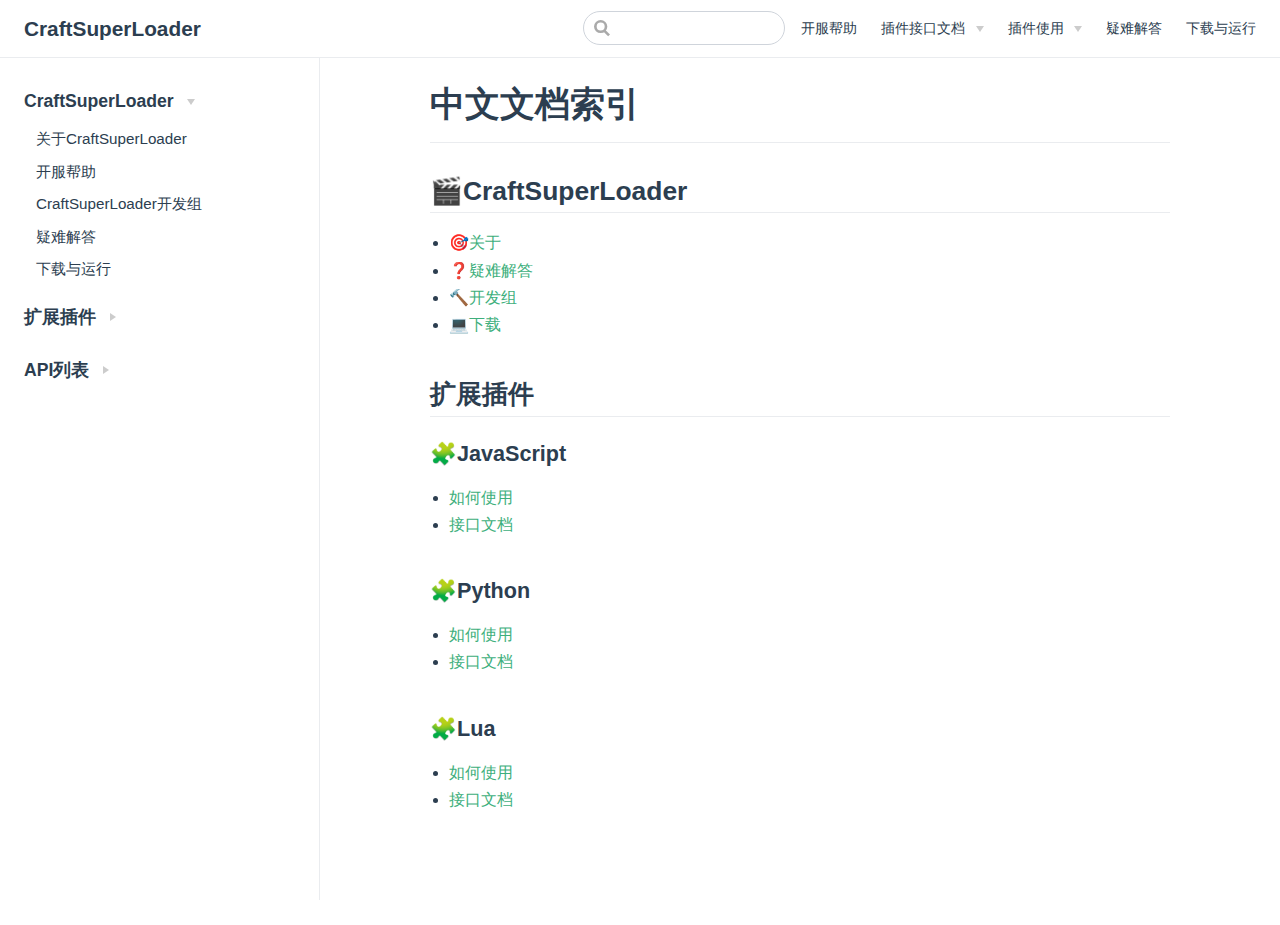
==== zh/index.html @ 39de6b03 "Add files via upload" ====
<!DOCTYPE html>
<html lang="en-US">
  <head>
    <meta charset="utf-8">
    <meta name="viewport" content="width=device-width,initial-scale=1">
    <title>中文文档索引 | CraftSuperLoader</title>
    <meta name="generator" content="VuePress 1.9.10">
    <link rel="icon" href="/logo.jpg">
    <meta name="description" content="A CSL DOC">
    
    <link rel="preload" href="/assets/css/0.styles.b32a618b.css" as="style"><link rel="preload" href="/assets/js/app.cbd4529a.js" as="script"><link rel="preload" href="/assets/js/2.14ccf4fa.js" as="script"><link rel="preload" href="/assets/js/1.dd7394f1.js" as="script"><link rel="preload" href="/assets/js/23.093a2197.js" as="script"><link rel="prefetch" href="/assets/js/10.82236af6.js"><link rel="prefetch" href="/assets/js/11.daf5d12b.js"><link rel="prefetch" href="/assets/js/12.ea899912.js"><link rel="prefetch" href="/assets/js/13.495e2b85.js"><link rel="prefetch" href="/assets/js/14.325dc613.js"><link rel="prefetch" href="/assets/js/15.02724f3d.js"><link rel="prefetch" href="/assets/js/16.df3c45d2.js"><link rel="prefetch" href="/assets/js/17.020c176a.js"><link rel="prefetch" href="/assets/js/18.0dd46555.js"><link rel="prefetch" href="/assets/js/19.ff21bf75.js"><link rel="prefetch" href="/assets/js/20.a39e3ab7.js"><link rel="prefetch" href="/assets/js/21.a1b81556.js"><link rel="prefetch" href="/assets/js/22.40e02006.js"><link rel="prefetch" href="/assets/js/24.6599b404.js"><link rel="prefetch" href="/assets/js/25.3982fc96.js"><link rel="prefetch" href="/assets/js/26.6d4437d1.js"><link rel="prefetch" href="/assets/js/27.8dc1d516.js"><link rel="prefetch" href="/assets/js/28.3b915714.js"><link rel="prefetch" href="/assets/js/29.886dbee4.js"><link rel="prefetch" href="/assets/js/3.322f97ff.js"><link rel="prefetch" href="/assets/js/30.5b6222e0.js"><link rel="prefetch" href="/assets/js/31.364a15a8.js"><link rel="prefetch" href="/assets/js/32.9ec1a8b7.js"><link rel="prefetch" href="/assets/js/33.412fb09c.js"><link rel="prefetch" href="/assets/js/34.d8b0b6bd.js"><link rel="prefetch" href="/assets/js/35.fa6b1490.js"><link rel="prefetch" href="/assets/js/4.c8b2f556.js"><link rel="prefetch" href="/assets/js/5.e40bd1e4.js"><link rel="prefetch" href="/assets/js/6.f70f1f1f.js"><link rel="prefetch" href="/assets/js/7.32c66ba7.js"><link rel="prefetch" href="/assets/js/vendors~docsearch.f8b3a0c2.js">
    <link rel="stylesheet" href="/assets/css/0.styles.b32a618b.css">
  </head>
  <body>
    <div id="app" data-server-rendered="true"><div class="theme-container"><header class="navbar"><div class="sidebar-button"><svg xmlns="http://www.w3.org/2000/svg" aria-hidden="true" role="img" viewBox="0 0 448 512" class="icon"><path fill="currentColor" d="M436 124H12c-6.627 0-12-5.373-12-12V80c0-6.627 5.373-12 12-12h424c6.627 0 12 5.373 12 12v32c0 6.627-5.373 12-12 12zm0 160H12c-6.627 0-12-5.373-12-12v-32c0-6.627 5.373-12 12-12h424c6.627 0 12 5.373 12 12v32c0 6.627-5.373 12-12 12zm0 160H12c-6.627 0-12-5.373-12-12v-32c0-6.627 5.373-12 12-12h424c6.627 0 12 5.373 12 12v32c0 6.627-5.373 12-12 12z"></path></svg></div> <a href="/" class="home-link router-link-active"><!----> <span class="site-name">CraftSuperLoader</span></a> <div class="links"><div class="search-box"><input aria-label="Search" autocomplete="off" spellcheck="false" value=""> <!----></div> <nav class="nav-links can-hide"><div class="nav-item"><a href="/zh/server/help.html" class="nav-link">
  开服帮助
</a></div><div class="nav-item"><div class="dropdown-wrapper"><button type="button" aria-label="插件接口文档" class="dropdown-title"><span class="title">插件接口文档</span> <span class="arrow down"></span></button> <button type="button" aria-label="插件接口文档" class="mobile-dropdown-title"><span class="title">插件接口文档</span> <span class="arrow right"></span></button> <ul class="nav-dropdown" style="display:none;"><li class="dropdown-item"><!----> <a href="/zh/plugin/jsapi.html" class="nav-link">
  JavaScript
</a></li><li class="dropdown-item"><!----> <a href="/zh/plugin/luaapi.html" class="nav-link">
  Lua
</a></li><li class="dropdown-item"><!----> <a href="/zh/plugin/pythonapi.html" class="nav-link">
  Python
</a></li></ul></div></div><div class="nav-item"><div class="dropdown-wrapper"><button type="button" aria-label="插件使用" class="dropdown-title"><span class="title">插件使用</span> <span class="arrow down"></span></button> <button type="button" aria-label="插件使用" class="mobile-dropdown-title"><span class="title">插件使用</span> <span class="arrow right"></span></button> <ul class="nav-dropdown" style="display:none;"><li class="dropdown-item"><!----> <a href="/zh/plugin/jsuse.html" class="nav-link">
  JavaScript
</a></li><li class="dropdown-item"><!----> <a href="/zh/plugin/luause.html" class="nav-link">
  Lua
</a></li><li class="dropdown-item"><!----> <a href="/zh/plugin/pythonuse.html" class="nav-link">
  Python
</a></li></ul></div></div><div class="nav-item"><a href="/zh/server/exception.html" class="nav-link">
  疑难解答
</a></div><div class="nav-item"><a href="/zh/server/download.html" class="nav-link">
  下载与运行
</a></div> <!----></nav></div></header> <div class="sidebar-mask"></div> <aside class="sidebar"><nav class="nav-links"><div class="nav-item"><a href="/zh/server/help.html" class="nav-link">
  开服帮助
</a></div><div class="nav-item"><div class="dropdown-wrapper"><button type="button" aria-label="插件接口文档" class="dropdown-title"><span class="title">插件接口文档</span> <span class="arrow down"></span></button> <button type="button" aria-label="插件接口文档" class="mobile-dropdown-title"><span class="title">插件接口文档</span> <span class="arrow right"></span></button> <ul class="nav-dropdown" style="display:none;"><li class="dropdown-item"><!----> <a href="/zh/plugin/jsapi.html" class="nav-link">
  JavaScript
</a></li><li class="dropdown-item"><!----> <a href="/zh/plugin/luaapi.html" class="nav-link">
  Lua
</a></li><li class="dropdown-item"><!----> <a href="/zh/plugin/pythonapi.html" class="nav-link">
  Python
</a></li></ul></div></div><div class="nav-item"><div class="dropdown-wrapper"><button type="button" aria-label="插件使用" class="dropdown-title"><span class="title">插件使用</span> <span class="arrow down"></span></button> <button type="button" aria-label="插件使用" class="mobile-dropdown-title"><span class="title">插件使用</span> <span class="arrow right"></span></button> <ul class="nav-dropdown" style="display:none;"><li class="dropdown-item"><!----> <a href="/zh/plugin/jsuse.html" class="nav-link">
  JavaScript
</a></li><li class="dropdown-item"><!----> <a href="/zh/plugin/luause.html" class="nav-link">
  Lua
</a></li><li class="dropdown-item"><!----> <a href="/zh/plugin/pythonuse.html" class="nav-link">
  Python
</a></li></ul></div></div><div class="nav-item"><a href="/zh/server/exception.html" class="nav-link">
  疑难解答
</a></div><div class="nav-item"><a href="/zh/server/download.html" class="nav-link">
  下载与运行
</a></div> <!----></nav>  <ul class="sidebar-links"><li><section class="sidebar-group collapsable depth-0"><p class="sidebar-heading open"><span>CraftSuperLoader</span> <span class="arrow down"></span></p> <ul class="sidebar-links sidebar-group-items"><li><a href="/zh/server/" class="sidebar-link">关于CraftSuperLoader</a></li><li><a href="/zh/server/help.html" class="sidebar-link">开服帮助</a></li><li><a href="/zh/server/team.html" class="sidebar-link">CraftSuperLoader开发组</a></li><li><a href="/zh/server/exception.html" class="sidebar-link">疑难解答</a></li><li><a href="/zh/server/download.html" class="sidebar-link">下载与运行</a></li></ul></section></li><li><section class="sidebar-group collapsable depth-0"><p class="sidebar-heading"><span>扩展插件</span> <span class="arrow right"></span></p> <!----></section></li><li><section class="sidebar-group collapsable depth-0"><p class="sidebar-heading"><span>API列表</span> <span class="arrow right"></span></p> <!----></section></li></ul> </aside> <main class="page"> <div class="theme-default-content content__default"><h1 id="中文文档索引"><a href="#中文文档索引" class="header-anchor">#</a> 中文文档索引</h1> <hr> <h2 id="🎬craftsuperloader"><a href="#🎬craftsuperloader" class="header-anchor">#</a> 🎬CraftSuperLoader</h2> <ul><li>🎯<a href="/zh/server/">关于</a></li> <li>❓<a href="/zh/server/exception">疑难解答</a></li> <li>🔨<a href="/zh/server/team">开发组</a></li> <li>💻<a href="/zh/server/download">下载</a></li></ul> <h2 id="扩展插件"><a href="#扩展插件" class="header-anchor">#</a> 扩展插件</h2> <h3 id="🧩javascript"><a href="#🧩javascript" class="header-anchor">#</a> 🧩JavaScript</h3> <ul><li><a href="/zh/plugin/jsuse">如何使用</a></li> <li><a href="/zh/plugin/jsapi">接口文档</a></li></ul> <h3 id="🧩python"><a href="#🧩python" class="header-anchor">#</a> 🧩Python</h3> <ul><li><a href="/zh/plugin/pythonuse">如何使用</a></li> <li><a href="/zh/plugin/pythonapi">接口文档</a></li></ul> <h3 id="🧩lua"><a href="#🧩lua" class="header-anchor">#</a> 🧩Lua</h3> <ul><li><a href="/zh/plugin/luause">如何使用</a></li> <li><a href="/zh/plugin/luaapi">接口文档</a></li></ul></div> <footer class="page-edit"><!----> <!----></footer> <!----> </main></div><div class="global-ui"></div></div>
    <script src="/assets/js/app.cbd4529a.js" defer></script><script src="/assets/js/2.14ccf4fa.js" defer></script><script src="/assets/js/1.dd7394f1.js" defer></script><script src="/assets/js/23.093a2197.js" defer></script>
  </body>
</html>
---- assets/css/0.styles.b32a618b.css ----
code[class*=language-],pre[class*=language-]{color:#ccc;background:none;font-family:Consolas,Monaco,Andale Mono,Ubuntu Mono,monospace;font-size:1em;text-align:left;white-space:pre;word-spacing:normal;word-break:normal;word-wrap:normal;line-height:1.5;-o-tab-size:4;tab-size:4;-webkit-hyphens:none;hyphens:none}pre[class*=language-]{padding:1em;margin:.5em 0;overflow:auto}:not(pre)>code[class*=language-],pre[class*=language-]{background:#2d2d2d}:not(pre)>code[class*=language-]{padding:.1em;border-radius:.3em;white-space:normal}.token.block-comment,.token.cdata,.token.comment,.token.doctype,.token.prolog{color:#999}.token.punctuation{color:#ccc}.token.attr-name,.token.deleted,.token.namespace,.token.tag{color:#e2777a}.token.function-name{color:#6196cc}.token.boolean,.token.function,.token.number{color:#f08d49}.token.class-name,.token.constant,.token.property,.token.symbol{color:#f8c555}.token.atrule,.token.builtin,.token.important,.token.keyword,.token.selector{color:#cc99cd}.token.attr-value,.token.char,.token.regex,.token.string,.token.variable{color:#7ec699}.token.entity,.token.operator,.token.url{color:#67cdcc}.token.bold,.token.important{font-weight:700}.token.italic{font-style:italic}.token.entity{cursor:help}.token.inserted{color:green}.theme-default-content code{color:#476582;padding:.25rem .5rem;margin:0;font-size:.85em;background-color:rgba(27,31,35,.05);border-radius:3px}.theme-default-content code .token.deleted{color:#ec5975}.theme-default-content code .token.inserted{color:#3eaf7c}.theme-default-content pre,.theme-default-content pre[class*=language-]{line-height:1.4;padding:1.25rem 1.5rem;margin:.85rem 0;background-color:#282c34;border-radius:6px;overflow:auto}.theme-default-content pre[class*=language-] code,.theme-default-content pre code{color:#fff;padding:0;background-color:transparent;border-radius:0}div[class*=language-]{position:relative;background-color:#282c34;border-radius:6px}div[class*=language-] .highlight-lines{-webkit-user-select:none;user-select:none;padding-top:1.3rem;position:absolute;top:0;left:0;width:100%;line-height:1.4}div[class*=language-] .highlight-lines .highlighted{background-color:rgba(0,0,0,.66)}div[class*=language-] pre,div[class*=language-] pre[class*=language-]{background:transparent;position:relative;z-index:1}div[class*=language-]:before{position:absolute;z-index:3;top:.8em;right:1em;font-size:.75rem;color:hsla(0,0%,100%,.4)}div[class*=language-]:not(.line-numbers-mode) .line-numbers-wrapper{display:none}div[class*=language-].line-numbers-mode .highlight-lines .highlighted{position:relative}div[class*=language-].line-numbers-mode .highlight-lines .highlighted:before{content:" ";position:absolute;z-index:3;left:0;top:0;display:block;width:3.5rem;height:100%;background-color:rgba(0,0,0,.66)}div[class*=language-].line-numbers-mode pre{padding-left:4.5rem;vertical-align:middle}div[class*=language-].line-numbers-mode .line-numbers-wrapper{position:absolute;top:0;width:3.5rem;text-align:center;color:hsla(0,0%,100%,.3);padding:1.25rem 0;line-height:1.4}div[class*=language-].line-numbers-mode .line-numbers-wrapper br{-webkit-user-select:none;user-select:none}div[class*=language-].line-numbers-mode .line-numbers-wrapper .line-number{position:relative;z-index:4;-webkit-user-select:none;user-select:none;font-size:.85em}div[class*=language-].line-numbers-mode:after{content:"";position:absolute;z-index:2;top:0;left:0;width:3.5rem;height:100%;border-radius:6px 0 0 6px;border-right:1px solid rgba(0,0,0,.66);background-color:#282c34}div[class~=language-js]:before{content:"js"}div[class~=language-ts]:before{content:"ts"}div[class~=language-html]:before{content:"html"}div[class~=language-md]:before{content:"md"}div[class~=language-vue]:before{content:"vue"}div[class~=language-css]:before{content:"css"}div[class~=language-sass]:before{content:"sass"}div[class~=language-scss]:before{content:"scss"}div[class~=language-less]:before{content:"less"}div[class~=language-stylus]:before{content:"stylus"}div[class~=language-go]:before{content:"go"}div[class~=language-java]:before{content:"java"}div[class~=language-c]:before{content:"c"}div[class~=language-sh]:before{content:"sh"}div[class~=language-yaml]:before{content:"yaml"}div[class~=language-py]:before{content:"py"}div[class~=language-docker]:before{content:"docker"}div[class~=language-dockerfile]:before{content:"dockerfile"}div[class~=language-makefile]:before{content:"makefile"}div[class~=language-javascript]:before{content:"js"}div[class~=language-typescript]:before{content:"ts"}div[class~=language-markup]:before{content:"html"}div[class~=language-markdown]:before{content:"md"}div[class~=language-json]:before{content:"json"}div[class~=language-ruby]:before{content:"rb"}div[class~=language-python]:before{content:"py"}div[class~=language-bash]:before{content:"sh"}div[class~=language-php]:before{content:"php"}.custom-block .custom-block-title{font-weight:600;margin-bottom:-.4rem}.custom-block.danger,.custom-block.tip,.custom-block.warning{padding:.1rem 1.5rem;border-left-width:.5rem;border-left-style:solid;margin:1rem 0}.custom-block.tip{background-color:#f3f5f7;border-color:#42b983}.custom-block.warning{background-color:rgba(255,229,100,.3);border-color:#e7c000;color:#6b5900}.custom-block.warning .custom-block-title{color:#b29400}.custom-block.warning a{color:#2c3e50}.custom-block.danger{background-color:#ffe6e6;border-color:#c00;color:#4d0000}.custom-block.danger .custom-block-title{color:#900}.custom-block.danger a{color:#2c3e50}.custom-block.details{display:block;position:relative;border-radius:2px;margin:1.6em 0;padding:1.6em;background-color:#eee}.custom-block.details h4{margin-top:0}.custom-block.details figure:last-child,.custom-block.details p:last-child{margin-bottom:0;padding-bottom:0}.custom-block.details summary{outline:none;cursor:pointer}.arrow{display:inline-block;width:0;height:0}.arrow.up{border-bottom:6px solid #ccc}.arrow.down,.arrow.up{border-left:4px solid transparent;border-right:4px solid transparent}.arrow.down{border-top:6px solid #ccc}.arrow.right{border-left:6px solid #ccc}.arrow.left,.arrow.right{border-top:4px solid transparent;border-bottom:4px solid transparent}.arrow.left{border-right:6px solid #ccc}.theme-default-content:not(.custom){max-width:740px;margin:0 auto;padding:2rem 2.5rem}@media (max-width:959px){.theme-default-content:not(.custom){padding:2rem}}@media (max-width:419px){.theme-default-content:not(.custom){padding:1.5rem}}.table-of-contents .badge{vertical-align:middle}body,html{padding:0;margin:0;background-color:#fff}body{font-family:-apple-system,BlinkMacSystemFont,Segoe UI,Roboto,Oxygen,Ubuntu,Cantarell,Fira Sans,Droid Sans,Helvetica Neue,sans-serif;-webkit-font-smoothing:antialiased;-moz-osx-font-smoothing:grayscale;font-size:16px;color:#2c3e50}.page{padding-left:20rem}.navbar{z-index:20;right:0;height:3.6rem;background-color:#fff;box-sizing:border-box;border-bottom:1px solid #eaecef}.navbar,.sidebar-mask{position:fixed;top:0;left:0}.sidebar-mask{z-index:9;width:100vw;height:100vh;display:none}.sidebar{font-size:16px;background-color:#fff;width:20rem;position:fixed;z-index:10;margin:0;top:3.6rem;left:0;bottom:0;box-sizing:border-box;border-right:1px solid #eaecef;overflow-y:auto}.theme-default-content:not(.custom)>:first-child{margin-top:3.6rem}.theme-default-content:not(.custom) a:hover{text-decoration:underline}.theme-default-content:not(.custom) p.demo{padding:1rem 1.5rem;border:1px solid #ddd;border-radius:4px}.theme-default-content:not(.custom) img{max-width:100%}.theme-default-content.custom{padding:0;margin:0}.theme-default-content.custom img{max-width:100%}a{font-weight:500;text-decoration:none}a,p a code{color:#3eaf7c}p a code{font-weight:400}kbd{background:#eee;border:.15rem solid #ddd;border-bottom:.25rem solid #ddd;border-radius:.15rem;padding:0 .15em}blockquote{font-size:1rem;color:#999;border-left:.2rem solid #dfe2e5;margin:1rem 0;padding:.25rem 0 .25rem 1rem}blockquote>p{margin:0}ol,ul{padding-left:1.2em}strong{font-weight:600}h1,h2,h3,h4,h5,h6{font-weight:600;line-height:1.25}.theme-default-content:not(.custom)>h1,.theme-default-content:not(.custom)>h2,.theme-default-content:not(.custom)>h3,.theme-default-content:not(.custom)>h4,.theme-default-content:not(.custom)>h5,.theme-default-content:not(.custom)>h6{margin-top:-3.1rem;padding-top:4.6rem;margin-bottom:0}.theme-default-content:not(.custom)>h1:first-child,.theme-default-content:not(.custom)>h2:first-child,.theme-default-content:not(.custom)>h3:first-child,.theme-default-content:not(.custom)>h4:first-child,.theme-default-content:not(.custom)>h5:first-child,.theme-default-content:not(.custom)>h6:first-child{margin-top:-1.5rem;margin-bottom:1rem}.theme-default-content:not(.custom)>h1:first-child+.custom-block,.theme-default-content:not(.custom)>h1:first-child+p,.theme-default-content:not(.custom)>h1:first-child+pre,.theme-default-content:not(.custom)>h2:first-child+.custom-block,.theme-default-content:not(.custom)>h2:first-child+p,.theme-default-content:not(.custom)>h2:first-child+pre,.theme-default-content:not(.custom)>h3:first-child+.custom-block,.theme-default-content:not(.custom)>h3:first-child+p,.theme-default-content:not(.custom)>h3:first-child+pre,.theme-default-content:not(.custom)>h4:first-child+.custom-block,.theme-default-content:not(.custom)>h4:first-child+p,.theme-default-content:not(.custom)>h4:first-child+pre,.theme-default-content:not(.custom)>h5:first-child+.custom-block,.theme-default-content:not(.custom)>h5:first-child+p,.theme-default-content:not(.custom)>h5:first-child+pre,.theme-default-content:not(.custom)>h6:first-child+.custom-block,.theme-default-content:not(.custom)>h6:first-child+p,.theme-default-content:not(.custom)>h6:first-child+pre{margin-top:2rem}h1:focus .header-anchor,h1:hover .header-anchor,h2:focus .header-anchor,h2:hover .header-anchor,h3:focus .header-anchor,h3:hover .header-anchor,h4:focus .header-anchor,h4:hover .header-anchor,h5:focus .header-anchor,h5:hover .header-anchor,h6:focus .header-anchor,h6:hover .header-anchor{opacity:1}h1{font-size:2.2rem}h2{font-size:1.65rem;padding-bottom:.3rem;border-bottom:1px solid #eaecef}h3{font-size:1.35rem}a.header-anchor{font-size:.85em;float:left;margin-left:-.87em;padding-right:.23em;margin-top:.125em;-webkit-user-select:none;user-select:none;opacity:0}a.header-anchor:focus,a.header-anchor:hover{text-decoration:none}.line-number,code,kbd{font-family:source-code-pro,Menlo,Monaco,Consolas,Courier New,monospace}ol,p,ul{line-height:1.7}hr{border:0;border-top:1px solid #eaecef}table{border-collapse:collapse;margin:1rem 0;display:block;overflow-x:auto}tr{border-top:1px solid #dfe2e5}tr:nth-child(2n){background-color:#f6f8fa}td,th{border:1px solid #dfe2e5;padding:.6em 1em}.theme-container.sidebar-open .sidebar-mask{display:block}.theme-container.no-navbar .theme-default-content:not(.custom)>h1,.theme-container.no-navbar h2,.theme-container.no-navbar h3,.theme-container.no-navbar h4,.theme-container.no-navbar h5,.theme-container.no-navbar h6{margin-top:1.5rem;padding-top:0}.theme-container.no-navbar .sidebar{top:0}@media (min-width:720px){.theme-container.no-sidebar .sidebar{display:none}.theme-container.no-sidebar .page{padding-left:0}}@media (max-width:959px){.sidebar{font-size:15px;width:16.4rem}.page{padding-left:16.4rem}}@media (max-width:719px){.sidebar{top:0;padding-top:3.6rem;transform:translateX(-100%);transition:transform .2s ease}.page{padding-left:0}.theme-container.sidebar-open .sidebar{transform:translateX(0)}.theme-container.no-navbar .sidebar{padding-top:0}}@media (max-width:419px){h1{font-size:1.9rem}.theme-default-content div[class*=language-]{margin:.85rem -1.5rem;border-radius:0}}#nprogress{pointer-events:none}#nprogress .bar{background:#3eaf7c;position:fixed;z-index:1031;top:0;left:0;width:100%;height:2px}#nprogress .peg{display:block;position:absolute;right:0;width:100px;height:100%;box-shadow:0 0 10px #3eaf7c,0 0 5px #3eaf7c;opacity:1;transform:rotate(3deg) translateY(-4px)}#nprogress .spinner{display:block;position:fixed;z-index:1031;top:15px;right:15px}#nprogress .spinner-icon{width:18px;height:18px;box-sizing:border-box;border-color:#3eaf7c transparent transparent #3eaf7c;border-style:solid;border-width:2px;border-radius:50%;animation:nprogress-spinner .4s linear infinite}.nprogress-custom-parent{overflow:hidden;position:relative}.nprogress-custom-parent #nprogress .bar,.nprogress-custom-parent #nprogress .spinner{position:absolute}@keyframes nprogress-spinner{0%{transform:rotate(0deg)}to{transform:rotate(1turn)}}.icon.outbound{color:#aaa;display:inline-block;vertical-align:middle;position:relative;top:-1px}.sr-only{position:absolute;width:1px;height:1px;padding:0;margin:-1px;overflow:hidden;clip:rect(0,0,0,0);white-space:nowrap;border-width:0}.algolia-search-wrapper>span{vertical-align:middle}.algolia-search-wrapper .algolia-autocomplete{line-height:normal}.algolia-search-wrapper .algolia-autocomplete .ds-dropdown-menu{background-color:#fff;border:1px solid #999;border-radius:4px;font-size:16px;margin:6px 0 0;padding:4px;text-align:left}.algolia-search-wrapper .algolia-autocomplete .ds-dropdown-menu:before{border-color:#999}.algolia-search-wrapper .algolia-autocomplete .ds-dropdown-menu [class*=ds-dataset-]{border:none;padding:0}.algolia-search-wrapper .algolia-autocomplete .ds-dropdown-menu .ds-suggestions{margin-top:0}.algolia-search-wrapper .algolia-autocomplete .ds-dropdown-menu .ds-suggestion{border-bottom:1px solid #eaecef}.algolia-search-wrapper .algolia-autocomplete .algolia-docsearch-suggestion--highlight{color:#2c815b}.algolia-search-wrapper .algolia-autocomplete .algolia-docsearch-suggestion{border-color:#eaecef;padding:0}.algolia-search-wrapper .algolia-autocomplete .algolia-docsearch-suggestion .algolia-docsearch-suggestion--category-header{padding:5px 10px;margin-top:0;background:#3eaf7c;color:#fff;font-weight:600}.algolia-search-wrapper .algolia-autocomplete .algolia-docsearch-suggestion .algolia-docsearch-suggestion--category-header .algolia-docsearch-suggestion--highlight{background:hsla(0,0%,100%,.6)}.algolia-search-wrapper .algolia-autocomplete .algolia-docsearch-suggestion .algolia-docsearch-suggestion--wrapper{padding:0}.algolia-search-wrapper .algolia-autocomplete .algolia-docsearch-suggestion .algolia-docsearch-suggestion--title{font-weight:600;margin-bottom:0;color:#2c3e50}.algolia-search-wrapper .algolia-autocomplete .algolia-docsearch-suggestion .algolia-docsearch-suggestion--subcategory-column{vertical-align:top;padding:5px 7px 5px 5px;border-color:#eaecef;background:#f1f3f5}.algolia-search-wrapper .algolia-autocomplete .algolia-docsearch-suggestion .algolia-docsearch-suggestion--subcategory-column:after{display:none}.algolia-search-wrapper .algolia-autocomplete .algolia-docsearch-suggestion .algolia-docsearch-suggestion--subcategory-column-text{color:#555}.algolia-search-wrapper .algolia-autocomplete .algolia-docsearch-footer{border-color:#eaecef}.algolia-search-wrapper .algolia-autocomplete .ds-cursor .algolia-docsearch-suggestion--content{background-color:#e7edf3!important;color:#2c3e50}@media (min-width:719px){.algolia-search-wrapper .algolia-autocomplete .algolia-docsearch-suggestion .algolia-docsearch-suggestion--subcategory-column{float:none;width:150px;min-width:150px;display:table-cell}.algolia-search-wrapper .algolia-autocomplete .algolia-docsearch-suggestion .algolia-docsearch-suggestion--content{float:none;display:table-cell;width:100%;vertical-align:top}.algolia-search-wrapper .algolia-autocomplete .algolia-docsearch-suggestion .ds-dropdown-menu{min-width:515px!important}}@media (max-width:719px){.algolia-search-wrapper .ds-dropdown-menu{min-width:calc(100vw - 4rem)!important;max-width:calc(100vw - 4rem)!important}.algolia-search-wrapper .algolia-docsearch-suggestion--wrapper{padding:5px 7px 5px 5px!important}.algolia-search-wrapper .algolia-docsearch-suggestion--subcategory-column{padding:0!important;background:#fff!important}.algolia-search-wrapper .algolia-docsearch-suggestion--subcategory-column-text:after{content:" > ";font-size:10px;line-height:14.4px;display:inline-block;width:5px;margin:-3px 3px 0;vertical-align:middle}}.home{padding:3.6rem 2rem 0;max-width:960px;margin:0 auto;display:block}.home .hero{text-align:center}.home .hero img{max-width:100%;max-height:280px;display:block;margin:3rem auto 1.5rem}.home .hero h1{font-size:3rem}.home .hero .action,.home .hero .description,.home .hero h1{margin:1.8rem auto}.home .hero .description{max-width:35rem;font-size:1.6rem;line-height:1.3;color:#6a8bad}.home .hero .action-button{display:inline-block;font-size:1.2rem;color:#fff;background-color:#3eaf7c;padding:.8rem 1.6rem;border-radius:4px;transition:background-color .1s ease;box-sizing:border-box;border-bottom:1px solid #389d70}.home .hero .action-button:hover{background-color:#4abf8a}.home .features{border-top:1px solid #eaecef;padding:1.2rem 0;margin-top:2.5rem;display:flex;flex-wrap:wrap;align-items:flex-start;align-content:stretch;justify-content:space-between}.home .feature{flex-grow:1;flex-basis:30%;max-width:30%}.home .feature h2{font-size:1.4rem;font-weight:500;border-bottom:none;padding-bottom:0;color:#3a5169}.home .feature p{color:#4e6e8e}.home .footer{padding:2.5rem;border-top:1px solid #eaecef;text-align:center;color:#4e6e8e}@media (max-width:719px){.home .features{flex-direction:column}.home .feature{max-width:100%;padding:0 2.5rem}}@media (max-width:419px){.home{padding-left:1.5rem;padding-right:1.5rem}.home .hero img{max-height:210px;margin:2rem auto 1.2rem}.home .hero h1{font-size:2rem}.home .hero .action,.home .hero .description,.home .hero h1{margin:1.2rem auto}.home .hero .description{font-size:1.2rem}.home .hero .action-button{font-size:1rem;padding:.6rem 1.2rem}.home .feature h2{font-size:1.25rem}}.search-box{display:inline-block;position:relative;margin-right:1rem}.search-box input{cursor:text;width:10rem;height:2rem;color:#4e6e8e;display:inline-block;border:1px solid #cfd4db;border-radius:2rem;font-size:.9rem;line-height:2rem;padding:0 .5rem 0 2rem;outline:none;transition:all .2s ease;background:#fff url(/assets/img/search.83621669.svg) .6rem .5rem no-repeat;background-size:1rem}.search-box input:focus{cursor:auto;border-color:#3eaf7c}.search-box .suggestions{background:#fff;width:20rem;position:absolute;top:2rem;border:1px solid #cfd4db;border-radius:6px;padding:.4rem;list-style-type:none}.search-box .suggestions.align-right{right:0}.search-box .suggestion{line-height:1.4;padding:.4rem .6rem;border-radius:4px;cursor:pointer}.search-box .suggestion a{white-space:normal;color:#5d82a6}.search-box .suggestion a .page-title{font-weight:600}.search-box .suggestion a .header{font-size:.9em;margin-left:.25em}.search-box .suggestion.focused{background-color:#f3f4f5}.search-box .suggestion.focused a{color:#3eaf7c}@media (max-width:959px){.search-box input{cursor:pointer;width:0;border-color:transparent;position:relative}.search-box input:focus{cursor:text;left:0;width:10rem}}@media (-ms-high-contrast:none){.search-box input{height:2rem}}@media (max-width:959px) and (min-width:719px){.search-box .suggestions{left:0}}@media (max-width:719px){.search-box{margin-right:0}.search-box input{left:1rem}.search-box .suggestions{right:0}}@media (max-width:419px){.search-box .suggestions{width:calc(100vw - 4rem)}.search-box input:focus{width:8rem}}.sidebar-button{cursor:pointer;display:none;width:1.25rem;height:1.25rem;position:absolute;padding:.6rem;top:.6rem;left:1rem}.sidebar-button .icon{display:block;width:1.25rem;height:1.25rem}@media (max-width:719px){.sidebar-button{display:block}}.dropdown-enter,.dropdown-leave-to{height:0!important}.badge[data-v-ee04238a]{display:inline-block;font-size:14px;height:18px;line-height:18px;border-radius:3px;padding:0 6px;color:#fff}.badge.green[data-v-ee04238a],.badge.tip[data-v-ee04238a],.badge[data-v-ee04238a]{background-color:#42b983}.badge.error[data-v-ee04238a]{background-color:#da5961}.badge.warn[data-v-ee04238a],.badge.warning[data-v-ee04238a],.badge.yellow[data-v-ee04238a]{background-color:#e7c000}.badge+.badge[data-v-ee04238a]{margin-left:5px}.theme-code-block[data-v-fb09dbd8]{display:none}.theme-code-block__active[data-v-fb09dbd8]{display:block}.theme-code-block>pre[data-v-fb09dbd8]{background-color:orange}.theme-code-group__nav[data-v-246a4e89]{margin-bottom:-35px;background-color:#282c34;padding-bottom:22px;border-top-left-radius:6px;border-top-right-radius:6px;padding-left:10px;padding-top:10px}.theme-code-group__ul[data-v-246a4e89]{margin:auto 0;padding-left:0;display:inline-flex;list-style:none}.theme-code-group__nav-tab[data-v-246a4e89]{border:0;padding:5px;cursor:pointer;background-color:transparent;font-size:.85em;line-height:1.4;color:hsla(0,0%,100%,.9);font-weight:600}.theme-code-group__nav-tab-active[data-v-246a4e89]{border-bottom:1px solid #42b983}.pre-blank[data-v-246a4e89]{color:#42b983}.searchbox{display:inline-block;position:relative;width:200px;height:32px!important;white-space:nowrap;box-sizing:border-box;visibility:visible!important}.searchbox .algolia-autocomplete{display:block;width:100%;height:100%}.searchbox__wrapper{width:100%;height:100%;z-index:999;position:relative}.searchbox__input{display:inline-block;box-sizing:border-box;transition:box-shadow .4s ease,background .4s ease;border:0;border-radius:16px;box-shadow:inset 0 0 0 1px #ccc;background:#fff!important;padding:0 26px 0 32px;width:100%;height:100%;vertical-align:middle;white-space:normal;font-size:12px;appearance:none}.searchbox__input::-webkit-search-cancel-button,.searchbox__input::-webkit-search-decoration,.searchbox__input::-webkit-search-results-button,.searchbox__input::-webkit-search-results-decoration{display:none}.searchbox__input:hover{box-shadow:inset 0 0 0 1px #b3b3b3}.searchbox__input:active,.searchbox__input:focus{outline:0;box-shadow:inset 0 0 0 1px #aaa;background:#fff}.searchbox__input::placeholder{color:#aaa}.searchbox__submit{position:absolute;top:0;margin:0;border:0;border-radius:16px 0 0 16px;background-color:rgba(69,142,225,0);padding:0;width:32px;height:100%;vertical-align:middle;text-align:center;font-size:inherit;-webkit-user-select:none;user-select:none;right:inherit;left:0}.searchbox__submit:before{display:inline-block;margin-right:-4px;height:100%;vertical-align:middle;content:""}.searchbox__submit:active,.searchbox__submit:hover{cursor:pointer}.searchbox__submit:focus{outline:0}.searchbox__submit svg{width:14px;height:14px;vertical-align:middle;fill:#6d7e96}.searchbox__reset{display:block;position:absolute;top:8px;right:8px;margin:0;border:0;background:none;cursor:pointer;padding:0;font-size:inherit;-webkit-user-select:none;user-select:none;fill:rgba(0,0,0,.5)}.searchbox__reset.hide{display:none}.searchbox__reset:focus{outline:0}.searchbox__reset svg{display:block;margin:4px;width:8px;height:8px}.searchbox__input:valid~.searchbox__reset{display:block;animation-name:sbx-reset-in;animation-duration:.15s}@keyframes sbx-reset-in{0%{transform:translate3d(-20%,0,0);opacity:0}to{transform:none;opacity:1}}.algolia-autocomplete.algolia-autocomplete-right .ds-dropdown-menu{right:0!important;left:inherit!important}.algolia-autocomplete.algolia-autocomplete-right .ds-dropdown-menu:before{right:48px}.algolia-autocomplete.algolia-autocomplete-left .ds-dropdown-menu{left:0!important;right:inherit!important}.algolia-autocomplete.algolia-autocomplete-left .ds-dropdown-menu:before{left:48px}.algolia-autocomplete .ds-dropdown-menu{top:-6px;border-radius:4px;margin:6px 0 0;padding:0;text-align:left;height:auto;position:relative;background:transparent;border:none;z-index:999;max-width:600px;min-width:500px;box-shadow:0 1px 0 0 rgba(0,0,0,.2),0 2px 3px 0 rgba(0,0,0,.1)}.algolia-autocomplete .ds-dropdown-menu:before{display:block;position:absolute;content:"";width:14px;height:14px;background:#fff;z-index:1000;top:-7px;border-top:1px solid #d9d9d9;border-right:1px solid #d9d9d9;transform:rotate(-45deg);border-radius:2px}.algolia-autocomplete .ds-dropdown-menu .ds-suggestions{position:relative;z-index:1000;margin-top:8px}.algolia-autocomplete .ds-dropdown-menu .ds-suggestions a:hover{text-decoration:none}.algolia-autocomplete .ds-dropdown-menu .ds-suggestion{cursor:pointer}.algolia-autocomplete .ds-dropdown-menu .ds-suggestion.ds-cursor .algolia-docsearch-suggestion.suggestion-layout-simple,.algolia-autocomplete .ds-dropdown-menu .ds-suggestion.ds-cursor .algolia-docsearch-suggestion:not(.suggestion-layout-simple) .algolia-docsearch-suggestion--content{background-color:rgba(69,142,225,.05)}.algolia-autocomplete .ds-dropdown-menu [class^=ds-dataset-]{position:relative;border:1px solid #d9d9d9;background:#fff;border-radius:4px;overflow:auto;padding:0 8px 8px}.algolia-autocomplete .ds-dropdown-menu *{box-sizing:border-box}.algolia-autocomplete .algolia-docsearch-suggestion{display:block;position:relative;padding:0 8px;background:#fff;color:#02060c;overflow:hidden}.algolia-autocomplete .algolia-docsearch-suggestion--highlight{color:#174d8c;background:rgba(143,187,237,.1);padding:.1em .05em}.algolia-autocomplete .algolia-docsearch-suggestion--category-header .algolia-docsearch-suggestion--category-header-lvl0 .algolia-docsearch-suggestion--highlight,.algolia-autocomplete .algolia-docsearch-suggestion--category-header .algolia-docsearch-suggestion--category-header-lvl1 .algolia-docsearch-suggestion--highlight,.algolia-autocomplete .algolia-docsearch-suggestion--text .algolia-docsearch-suggestion--highlight{padding:0 0 1px;background:inherit;box-shadow:inset 0 -2px 0 0 rgba(69,142,225,.8);color:inherit}.algolia-autocomplete .algolia-docsearch-suggestion--content{display:block;float:right;width:70%;position:relative;padding:5.33333px 0 5.33333px 10.66667px;cursor:pointer}.algolia-autocomplete .algolia-docsearch-suggestion--content:before{content:"";position:absolute;display:block;top:0;height:100%;width:1px;background:#ddd;left:-1px}.algolia-autocomplete .algolia-docsearch-suggestion--category-header{position:relative;border-bottom:1px solid #ddd;display:none;margin-top:8px;padding:4px 0;font-size:1em;color:#33363d}.algolia-autocomplete .algolia-docsearch-suggestion--wrapper{width:100%;float:left;padding:8px 0 0}.algolia-autocomplete .algolia-docsearch-suggestion--subcategory-column{float:left;width:30%;text-align:right;position:relative;padding:5.33333px 10.66667px;color:#a4a7ae;font-size:.9em;word-wrap:break-word}.algolia-autocomplete .algolia-docsearch-suggestion--subcategory-column:before{content:"";position:absolute;display:block;top:0;height:100%;width:1px;background:#ddd;right:0}.algolia-autocomplete .algolia-docsearch-suggestion--subcategory-inline{display:none}.algolia-autocomplete .algolia-docsearch-suggestion--title{margin-bottom:4px;color:#02060c;font-size:.9em;font-weight:700}.algolia-autocomplete .algolia-docsearch-suggestion--text{display:block;line-height:1.2em;font-size:.85em;color:#63676d}.algolia-autocomplete .algolia-docsearch-suggestion--no-results{width:100%;padding:8px 0;text-align:center;font-size:1.2em}.algolia-autocomplete .algolia-docsearch-suggestion--no-results:before{display:none}.algolia-autocomplete .algolia-docsearch-suggestion code{padding:1px 5px;font-size:90%;border:none;color:#222;background-color:#ebebeb;border-radius:3px;font-family:Menlo,Monaco,Consolas,Courier New,monospace}.algolia-autocomplete .algolia-docsearch-suggestion code .algolia-docsearch-suggestion--highlight{background:none}.algolia-autocomplete .algolia-docsearch-suggestion.algolia-docsearch-suggestion__main .algolia-docsearch-suggestion--category-header,.algolia-autocomplete .algolia-docsearch-suggestion.algolia-docsearch-suggestion__secondary{display:block}@media (min-width:768px){.algolia-autocomplete .algolia-docsearch-suggestion .algolia-docsearch-suggestion--subcategory-column{display:block}}@media (max-width:768px){.algolia-autocomplete .algolia-docsearch-suggestion .algolia-docsearch-suggestion--subcategory-column{display:inline-block;width:auto;float:left;padding:0;color:#02060c;font-size:.9em;font-weight:700;text-align:left;opacity:.5}.algolia-autocomplete .algolia-docsearch-suggestion .algolia-docsearch-suggestion--subcategory-column:before{display:none}.algolia-autocomplete .algolia-docsearch-suggestion .algolia-docsearch-suggestion--subcategory-column:after{content:"|"}.algolia-autocomplete .algolia-docsearch-suggestion .algolia-docsearch-suggestion--content{display:inline-block;width:auto;text-align:left;float:left;padding:0}.algolia-autocomplete .algolia-docsearch-suggestion .algolia-docsearch-suggestion--content:before{display:none}}.algolia-autocomplete .suggestion-layout-simple.algolia-docsearch-suggestion{border-bottom:1px solid #eee;padding:8px;margin:0}.algolia-autocomplete .suggestion-layout-simple .algolia-docsearch-suggestion--content{width:100%;padding:0}.algolia-autocomplete .suggestion-layout-simple .algolia-docsearch-suggestion--content:before{display:none}.algolia-autocomplete .suggestion-layout-simple .algolia-docsearch-suggestion--category-header{margin:0;padding:0;display:block;width:100%;border:none}.algolia-autocomplete .suggestion-layout-simple .algolia-docsearch-suggestion--category-header-lvl0,.algolia-autocomplete .suggestion-layout-simple .algolia-docsearch-suggestion--category-header-lvl1{opacity:.6;font-size:.85em}.algolia-autocomplete .suggestion-layout-simple .algolia-docsearch-suggestion--category-header-lvl1:before{background-image:url('data:image/svg+xml;utf8,<svg width="10" height="10" viewBox="0 0 20 38" xmlns="http://www.w3.org/2000/svg"><path d="M1.49 4.31l14 16.126.002-2.624-14 16.074-1.314 1.51 3.017 2.626 1.313-1.508 14-16.075 1.142-1.313-1.14-1.313-14-16.125L3.2.18.18 2.8l1.31 1.51z" fill-rule="evenodd" fill="%231D3657" /></svg>');content:"";width:10px;height:10px;display:inline-block}.algolia-autocomplete .suggestion-layout-simple .algolia-docsearch-suggestion--wrapper{width:100%;float:left;margin:0;padding:0}.algolia-autocomplete .suggestion-layout-simple .algolia-docsearch-suggestion--duplicate-content,.algolia-autocomplete .suggestion-layout-simple .algolia-docsearch-suggestion--subcategory-inline{display:none!important}.algolia-autocomplete .suggestion-layout-simple .algolia-docsearch-suggestion--title{margin:0;color:#458ee1;font-size:.9em;font-weight:400}.algolia-autocomplete .suggestion-layout-simple .algolia-docsearch-suggestion--title:before{content:"#";font-weight:700;color:#458ee1;display:inline-block}.algolia-autocomplete .suggestion-layout-simple .algolia-docsearch-suggestion--text{margin:4px 0 0;display:block;line-height:1.4em;padding:5.33333px 8px;background:#f8f8f8;font-size:.85em;opacity:.8}.algolia-autocomplete .suggestion-layout-simple .algolia-docsearch-suggestion--text .algolia-docsearch-suggestion--highlight{color:#3f4145;font-weight:700;box-shadow:none}.algolia-autocomplete .algolia-docsearch-footer{width:134px;height:20px;z-index:2000;margin-top:10.66667px;float:right;font-size:0;line-height:0}.algolia-autocomplete .algolia-docsearch-footer--logo{background-image:url("data:image/svg+xml;charset=utf-8,%3Csvg width='168' height='24' xmlns='http://www.w3.org/2000/svg'%3E%3Cg fill='none' fill-rule='evenodd'%3E%3Cpath d='M78.988.938h16.594a2.968 2.968 0 012.966 2.966V20.5a2.967 2.967 0 01-2.966 2.964H78.988a2.967 2.967 0 01-2.966-2.964V3.897A2.961 2.961 0 0178.988.938zm41.937 17.866c-4.386.02-4.386-3.54-4.386-4.106l-.007-13.336 2.675-.424v13.254c0 .322 0 2.358 1.718 2.364v2.248zm-10.846-2.18c.821 0 1.43-.047 1.855-.129v-2.719a6.334 6.334 0 00-1.574-.199 5.7 5.7 0 00-.897.069 2.699 2.699 0 00-.814.24c-.24.116-.439.28-.582.491-.15.212-.219.335-.219.656 0 .628.219.991.616 1.23s.938.362 1.615.362zm-.233-9.7c.883 0 1.629.109 2.231.328.602.218 1.088.525 1.444.915.363.396.609.922.76 1.483.157.56.232 1.175.232 1.85v6.874a32.5 32.5 0 01-1.868.314c-.834.123-1.772.185-2.813.185-.69 0-1.327-.069-1.895-.198a4.001 4.001 0 01-1.471-.636 3.085 3.085 0 01-.951-1.134c-.226-.465-.343-1.12-.343-1.803 0-.656.13-1.073.384-1.525a3.24 3.24 0 011.047-1.106c.445-.287.95-.492 1.532-.615a8.8 8.8 0 011.82-.185 8.404 8.404 0 011.972.24v-.438c0-.307-.035-.6-.11-.874a1.88 1.88 0 00-.384-.73 1.784 1.784 0 00-.724-.493 3.164 3.164 0 00-1.143-.205c-.616 0-1.177.075-1.69.164a7.735 7.735 0 00-1.26.307l-.321-2.192c.335-.117.834-.233 1.478-.349a10.98 10.98 0 012.073-.178zm52.842 9.626c.822 0 1.43-.048 1.854-.13V13.7a6.347 6.347 0 00-1.574-.199c-.294 0-.595.021-.896.069a2.7 2.7 0 00-.814.24 1.46 1.46 0 00-.582.491c-.15.212-.218.335-.218.656 0 .628.218.991.615 1.23.404.245.938.362 1.615.362zm-.226-9.694c.883 0 1.629.108 2.231.327.602.219 1.088.526 1.444.915.355.39.609.923.759 1.483a6.8 6.8 0 01.233 1.852v6.873c-.41.088-1.034.19-1.868.314-.834.123-1.772.184-2.813.184-.69 0-1.327-.068-1.895-.198a4.001 4.001 0 01-1.471-.635 3.085 3.085 0 01-.951-1.134c-.226-.465-.343-1.12-.343-1.804 0-.656.13-1.073.384-1.524.26-.45.608-.82 1.047-1.107.445-.286.95-.491 1.532-.614a8.803 8.803 0 012.751-.13c.329.034.671.096 1.04.185v-.437a3.3 3.3 0 00-.109-.875 1.873 1.873 0 00-.384-.731 1.784 1.784 0 00-.724-.492 3.165 3.165 0 00-1.143-.205c-.616 0-1.177.075-1.69.164a7.75 7.75 0 00-1.26.307l-.321-2.193c.335-.116.834-.232 1.478-.348a11.633 11.633 0 012.073-.177zm-8.034-1.271a1.626 1.626 0 01-1.628-1.62c0-.895.725-1.62 1.628-1.62.904 0 1.63.725 1.63 1.62 0 .895-.733 1.62-1.63 1.62zm1.348 13.22h-2.689V7.27l2.69-.423v11.956zm-4.714 0c-4.386.02-4.386-3.54-4.386-4.107l-.008-13.336 2.676-.424v13.254c0 .322 0 2.358 1.718 2.364v2.248zm-8.698-5.903c0-1.156-.253-2.119-.746-2.788-.493-.677-1.183-1.01-2.067-1.01-.882 0-1.574.333-2.065 1.01-.493.676-.733 1.632-.733 2.788 0 1.168.246 1.953.74 2.63.492.683 1.183 1.018 2.066 1.018.882 0 1.574-.342 2.067-1.019.492-.683.738-1.46.738-2.63zm2.737-.007c0 .902-.13 1.584-.397 2.33a5.52 5.52 0 01-1.128 1.906 4.986 4.986 0 01-1.752 1.223c-.685.286-1.739.45-2.265.45-.528-.006-1.574-.157-2.252-.45a5.096 5.096 0 01-1.744-1.223c-.487-.527-.863-1.162-1.137-1.906a6.345 6.345 0 01-.41-2.33c0-.902.123-1.77.397-2.508a5.554 5.554 0 011.15-1.892 5.133 5.133 0 011.75-1.216c.679-.287 1.425-.423 2.232-.423.808 0 1.553.142 2.237.423a4.88 4.88 0 011.753 1.216 5.644 5.644 0 011.135 1.892c.287.738.431 1.606.431 2.508zm-20.138 0c0 1.12.246 2.363.738 2.882.493.52 1.13.78 1.91.78.424 0 .828-.062 1.204-.178.377-.116.677-.253.917-.417V9.33a10.476 10.476 0 00-1.766-.226c-.971-.028-1.71.37-2.23 1.004-.513.636-.773 1.75-.773 2.788zm7.438 5.274c0 1.824-.466 3.156-1.404 4.004-.936.846-2.367 1.27-4.296 1.27-.705 0-2.17-.137-3.34-.396l.431-2.118c.98.205 2.272.26 2.95.26 1.074 0 1.84-.219 2.299-.656.459-.437.684-1.086.684-1.948v-.437a8.07 8.07 0 01-1.047.397c-.43.13-.93.198-1.492.198-.739 0-1.41-.116-2.018-.349a4.206 4.206 0 01-1.567-1.025c-.431-.45-.774-1.017-1.013-1.694-.24-.677-.363-1.885-.363-2.773 0-.834.13-1.88.384-2.577.26-.696.629-1.298 1.129-1.796.493-.498 1.095-.881 1.8-1.162a6.605 6.605 0 012.428-.457c.87 0 1.67.109 2.45.24.78.129 1.444.265 1.985.415V18.17z' fill='%235468FF'/%3E%3Cpath d='M6.972 6.677v1.627c-.712-.446-1.52-.67-2.425-.67-.585 0-1.045.13-1.38.391a1.24 1.24 0 00-.502 1.03c0 .425.164.765.494 1.02.33.256.835.532 1.516.83.447.192.795.356 1.045.495.25.138.537.332.862.582.324.25.563.548.718.894.154.345.23.741.23 1.188 0 .947-.334 1.691-1.004 2.234-.67.542-1.537.814-2.601.814-1.18 0-2.16-.229-2.936-.686v-1.708c.84.628 1.814.942 2.92.942.585 0 1.048-.136 1.388-.407.34-.271.51-.646.51-1.125 0-.287-.1-.55-.302-.79-.203-.24-.42-.42-.655-.542-.234-.123-.585-.29-1.053-.503a61.27 61.27 0 01-.582-.271 13.67 13.67 0 01-.55-.287 4.275 4.275 0 01-.567-.351 6.92 6.92 0 01-.455-.4c-.18-.17-.31-.34-.39-.51-.08-.17-.155-.37-.224-.598a2.553 2.553 0 01-.104-.742c0-.915.333-1.638.998-2.17.664-.532 1.523-.798 2.576-.798.968 0 1.793.17 2.473.51zm7.468 5.696v-.287c-.022-.607-.187-1.088-.495-1.444-.309-.357-.75-.535-1.324-.535-.532 0-.99.194-1.373.583-.382.388-.622.949-.717 1.683h3.909zm1.005 2.792v1.404c-.596.34-1.383.51-2.362.51-1.255 0-2.255-.377-3-1.132-.744-.755-1.116-1.744-1.116-2.968 0-1.297.34-2.316 1.021-3.055.68-.74 1.548-1.11 2.6-1.11 1.033 0 1.852.323 2.458.966.606.644.91 1.572.91 2.784 0 .33-.033.676-.096 1.038h-5.314c.107.702.405 1.239.894 1.611.49.372 1.106.558 1.85.558.862 0 1.58-.202 2.155-.606zm6.605-1.77h-1.212c-.596 0-1.045.116-1.349.35-.303.234-.454.532-.454.894 0 .372.117.664.35.877.235.213.575.32 1.022.32.51 0 .912-.142 1.204-.424.293-.281.44-.651.44-1.108v-.91zm-4.068-2.554V9.325c.627-.361 1.457-.542 2.489-.542 2.116 0 3.175 1.026 3.175 3.08V17h-1.548v-.957c-.415.68-1.143 1.02-2.186 1.02-.766 0-1.38-.22-1.843-.661-.462-.442-.694-1.003-.694-1.684 0-.776.293-1.38.878-1.81.585-.431 1.404-.647 2.457-.647h1.34V11.8c0-.554-.133-.971-.399-1.253-.266-.282-.707-.423-1.324-.423a4.07 4.07 0 00-2.345.718zm9.333-1.93v1.42c.394-1 1.101-1.5 2.123-1.5.148 0 .313.016.494.048v1.531a1.885 1.885 0 00-.75-.143c-.542 0-.989.24-1.34.718-.351.479-.527 1.048-.527 1.707V17h-1.563V8.91h1.563zm5.01 4.084c.022.82.272 1.492.75 2.019.479.526 1.15.79 2.01.79.639 0 1.235-.176 1.788-.527v1.404c-.521.319-1.186.479-1.995.479-1.265 0-2.276-.4-3.031-1.197-.755-.798-1.133-1.792-1.133-2.984 0-1.16.38-2.151 1.14-2.975.761-.825 1.79-1.237 3.088-1.237.702 0 1.346.149 1.93.447v1.436a3.242 3.242 0 00-1.77-.495c-.84 0-1.513.266-2.019.798-.505.532-.758 1.213-.758 2.042zM40.24 5.72v4.579c.458-1 1.293-1.5 2.505-1.5.787 0 1.42.245 1.899.734.479.49.718 1.17.718 2.042V17h-1.564v-5.106c0-.553-.14-.98-.422-1.284-.282-.303-.652-.455-1.11-.455-.531 0-1.002.202-1.411.606-.41.405-.615 1.022-.615 1.851V17h-1.563V5.72h1.563zm14.966 10.02c.596 0 1.096-.253 1.5-.758.404-.506.606-1.157.606-1.955 0-.915-.202-1.62-.606-2.114-.404-.495-.92-.742-1.548-.742-.553 0-1.05.224-1.491.67-.442.447-.662 1.133-.662 2.058 0 .958.212 1.67.638 2.138.425.469.946.703 1.563.703zM53.004 5.72v4.42c.574-.894 1.388-1.341 2.44-1.341 1.022 0 1.857.383 2.506 1.149.649.766.973 1.781.973 3.047 0 1.138-.309 2.109-.925 2.912-.617.803-1.463 1.205-2.537 1.205-1.075 0-1.894-.447-2.457-1.34V17h-1.58V5.72h1.58zm9.908 11.104l-3.223-7.913h1.739l1.005 2.632 1.26 3.415c.096-.32.48-1.458 1.15-3.415l.909-2.632h1.66l-2.92 7.866c-.777 2.074-1.963 3.11-3.559 3.11a2.92 2.92 0 01-.734-.079v-1.34c.17.042.351.064.543.064 1.032 0 1.755-.57 2.17-1.708z' fill='%235D6494'/%3E%3Cpath d='M89.632 5.967v-.772a.978.978 0 00-.978-.977h-2.28a.978.978 0 00-.978.977v.793c0 .088.082.15.171.13a7.127 7.127 0 011.984-.28c.65 0 1.295.088 1.917.259.082.02.164-.04.164-.13m-6.248 1.01l-.39-.389a.977.977 0 00-1.382 0l-.465.465a.973.973 0 000 1.38l.383.383c.062.061.15.047.205-.014.226-.307.472-.601.746-.874.281-.28.568-.526.883-.751.068-.042.075-.137.02-.2m4.16 2.453v3.341c0 .096.104.165.192.117l2.97-1.537c.068-.034.089-.117.055-.184a3.695 3.695 0 00-3.08-1.866c-.068 0-.136.054-.136.13m0 8.048a4.489 4.489 0 01-4.49-4.482 4.488 4.488 0 014.49-4.482 4.488 4.488 0 014.489 4.482 4.484 4.484 0 01-4.49 4.482m0-10.85a6.363 6.363 0 100 12.729 6.37 6.37 0 006.372-6.368 6.358 6.358 0 00-6.371-6.36' fill='%23FFF'/%3E%3C/g%3E%3C/svg%3E");background-repeat:no-repeat;background-position:50%;background-size:100%;overflow:hidden;text-indent:-9000px;padding:0!important;width:100%;height:100%;display:block}.dropdown-wrapper{cursor:pointer}.dropdown-wrapper .dropdown-title,.dropdown-wrapper .mobile-dropdown-title{display:block;font-size:.9rem;font-family:inherit;cursor:inherit;padding:inherit;line-height:1.4rem;background:transparent;border:none;font-weight:500;color:#2c3e50}.dropdown-wrapper .dropdown-title:hover,.dropdown-wrapper .mobile-dropdown-title:hover{border-color:transparent}.dropdown-wrapper .dropdown-title .arrow,.dropdown-wrapper .mobile-dropdown-title .arrow{vertical-align:middle;margin-top:-1px;margin-left:.4rem}.dropdown-wrapper .mobile-dropdown-title{display:none;font-weight:600}.dropdown-wrapper .mobile-dropdown-title font-size inherit:hover{color:#3eaf7c}.dropdown-wrapper .nav-dropdown .dropdown-item{color:inherit;line-height:1.7rem}.dropdown-wrapper .nav-dropdown .dropdown-item h4{margin:.45rem 0 0;border-top:1px solid #eee;padding:1rem 1.5rem .45rem 1.25rem}.dropdown-wrapper .nav-dropdown .dropdown-item .dropdown-subitem-wrapper{padding:0;list-style:none}.dropdown-wrapper .nav-dropdown .dropdown-item .dropdown-subitem-wrapper .dropdown-subitem{font-size:.9em}.dropdown-wrapper .nav-dropdown .dropdown-item a{display:block;line-height:1.7rem;position:relative;border-bottom:none;font-weight:400;margin-bottom:0;padding:0 1.5rem 0 1.25rem}.dropdown-wrapper .nav-dropdown .dropdown-item a.router-link-active,.dropdown-wrapper .nav-dropdown .dropdown-item a:hover{color:#3eaf7c}.dropdown-wrapper .nav-dropdown .dropdown-item a.router-link-active:after{content:"";width:0;height:0;border-left:5px solid #3eaf7c;border-top:3px solid transparent;border-bottom:3px solid transparent;position:absolute;top:calc(50% - 2px);left:9px}.dropdown-wrapper .nav-dropdown .dropdown-item:first-child h4{margin-top:0;padding-top:0;border-top:0}@media (max-width:719px){.dropdown-wrapper.open .dropdown-title{margin-bottom:.5rem}.dropdown-wrapper .dropdown-title{display:none}.dropdown-wrapper .mobile-dropdown-title{display:block}.dropdown-wrapper .nav-dropdown{transition:height .1s ease-out;overflow:hidden}.dropdown-wrapper .nav-dropdown .dropdown-item h4{border-top:0;margin-top:0;padding-top:0}.dropdown-wrapper .nav-dropdown .dropdown-item>a,.dropdown-wrapper .nav-dropdown .dropdown-item h4{font-size:15px;line-height:2rem}.dropdown-wrapper .nav-dropdown .dropdown-item .dropdown-subitem{font-size:14px;padding-left:1rem}}@media (min-width:719px){.dropdown-wrapper{height:1.8rem}.dropdown-wrapper.open .nav-dropdown,.dropdown-wrapper:hover .nav-dropdown{display:block!important}.dropdown-wrapper .nav-dropdown{display:none;height:auto!important;box-sizing:border-box;max-height:calc(100vh - 2.7rem);overflow-y:auto;position:absolute;top:100%;right:0;background-color:#fff;padding:.6rem 0;border:1px solid;border-color:#ddd #ddd #ccc;text-align:left;border-radius:.25rem;white-space:nowrap;margin:0}}.nav-links{display:inline-block}.nav-links a{line-height:1.4rem;color:inherit}.nav-links a.router-link-active,.nav-links a:hover{color:#3eaf7c}.nav-links .nav-item{position:relative;display:inline-block;margin-left:1.5rem;line-height:2rem}.nav-links .nav-item:first-child{margin-left:0}.nav-links .repo-link{margin-left:1.5rem}@media (max-width:719px){.nav-links .nav-item,.nav-links .repo-link{margin-left:0}}@media (min-width:719px){.nav-links a.router-link-active,.nav-links a:hover{color:#2c3e50}.nav-item>a:not(.external).router-link-active,.nav-item>a:not(.external):hover{margin-bottom:-2px;border-bottom:2px solid #46bd87}}.navbar{padding:.7rem 1.5rem;line-height:2.2rem}.navbar a,.navbar img,.navbar span{display:inline-block}.navbar .logo{height:2.2rem;min-width:2.2rem;margin-right:.8rem;vertical-align:top}.navbar .site-name{font-size:1.3rem;font-weight:600;color:#2c3e50;position:relative}.navbar .links{padding-left:1.5rem;box-sizing:border-box;background-color:#fff;white-space:nowrap;font-size:.9rem;position:absolute;right:1.5rem;top:.7rem;display:flex}.navbar .links .search-box{flex:0 0 auto;vertical-align:top}@media (max-width:719px){.navbar{padding-left:4rem}.navbar .can-hide{display:none}.navbar .links{padding-left:1.5rem}.navbar .site-name{width:calc(100vw - 9.4rem);overflow:hidden;white-space:nowrap;text-overflow:ellipsis}}.page-edit{max-width:740px;margin:0 auto;padding:2rem 2.5rem}@media (max-width:959px){.page-edit{padding:2rem}}@media (max-width:419px){.page-edit{padding:1.5rem}}.page-edit{padding-top:1rem;padding-bottom:1rem;overflow:auto}.page-edit .edit-link{display:inline-block}.page-edit .edit-link a{color:#4e6e8e;margin-right:.25rem}.page-edit .last-updated{float:right;font-size:.9em}.page-edit .last-updated .prefix{font-weight:500;color:#4e6e8e}.page-edit .last-updated .time{font-weight:400;color:#767676}@media (max-width:719px){.page-edit .edit-link{margin-bottom:.5rem}.page-edit .last-updated{font-size:.8em;float:none;text-align:left}}.page-nav{max-width:740px;margin:0 auto;padding:2rem 2.5rem}@media (max-width:959px){.page-nav{padding:2rem}}@media (max-width:419px){.page-nav{padding:1.5rem}}.page-nav{padding-top:1rem;padding-bottom:0}.page-nav .inner{min-height:2rem;margin-top:0;border-top:1px solid #eaecef;padding-top:1rem;overflow:auto}.page-nav .next{float:right}.page{padding-bottom:2rem;display:block}.sidebar-group .sidebar-group{padding-left:.5em}.sidebar-group:not(.collapsable) .sidebar-heading:not(.clickable){cursor:auto;color:inherit}.sidebar-group.is-sub-group{padding-left:0}.sidebar-group.is-sub-group>.sidebar-heading{font-size:.95em;line-height:1.4;font-weight:400;padding-left:2rem}.sidebar-group.is-sub-group>.sidebar-heading:not(.clickable){opacity:.5}.sidebar-group.is-sub-group>.sidebar-group-items{padding-left:1rem}.sidebar-group.is-sub-group>.sidebar-group-items>li>.sidebar-link{font-size:.95em;border-left:none}.sidebar-group.depth-2>.sidebar-heading{border-left:none}.sidebar-heading{color:#2c3e50;transition:color .15s ease;cursor:pointer;font-size:1.1em;font-weight:700;padding:.35rem 1.5rem .35rem 1.25rem;width:100%;box-sizing:border-box;margin:0;border-left:.25rem solid transparent}.sidebar-heading.open,.sidebar-heading:hover{color:inherit}.sidebar-heading .arrow{position:relative;top:-.12em;left:.5em}.sidebar-heading.clickable.active{font-weight:600;color:#3eaf7c;border-left-color:#3eaf7c}.sidebar-heading.clickable:hover{color:#3eaf7c}.sidebar-group-items{transition:height .1s ease-out;font-size:.95em;overflow:hidden}.sidebar .sidebar-sub-headers{padding-left:1rem;font-size:.95em}a.sidebar-link{font-size:1em;font-weight:400;display:inline-block;color:#2c3e50;border-left:.25rem solid transparent;padding:.35rem 1rem .35rem 1.25rem;line-height:1.4;width:100%;box-sizing:border-box}a.sidebar-link:hover{color:#3eaf7c}a.sidebar-link.active{font-weight:600;color:#3eaf7c;border-left-color:#3eaf7c}.sidebar-group a.sidebar-link{padding-left:2rem}.sidebar-sub-headers a.sidebar-link{padding-top:.25rem;padding-bottom:.25rem;border-left:none}.sidebar-sub-headers a.sidebar-link.active{font-weight:500}.sidebar ul{padding:0;margin:0;list-style-type:none}.sidebar a{display:inline-block}.sidebar .nav-links{display:none;border-bottom:1px solid #eaecef;padding:.5rem 0 .75rem}.sidebar .nav-links a{font-weight:600}.sidebar .nav-links .nav-item,.sidebar .nav-links .repo-link{display:block;line-height:1.25rem;font-size:1.1em;padding:.5rem 0 .5rem 1.5rem}.sidebar>.sidebar-links{padding:1.5rem 0}.sidebar>.sidebar-links>li>a.sidebar-link{font-size:1.1em;line-height:1.7;font-weight:700}.sidebar>.sidebar-links>li:not(:first-child){margin-top:.75rem}@media (max-width:719px){.sidebar .nav-links{display:block}.sidebar .nav-links .dropdown-wrapper .nav-dropdown .dropdown-item a.router-link-active:after{top:calc(1rem - 2px)}.sidebar>.sidebar-links{padding:1rem 0}}
---- assets/css/0.styles.b32a618b.css ----
code[class*=language-],pre[class*=language-]{color:#ccc;background:none;font-family:Consolas,Monaco,Andale Mono,Ubuntu Mono,monospace;font-size:1em;text-align:left;white-space:pre;word-spacing:normal;word-break:normal;word-wrap:normal;line-height:1.5;-o-tab-size:4;tab-size:4;-webkit-hyphens:none;hyphens:none}pre[class*=language-]{padding:1em;margin:.5em 0;overflow:auto}:not(pre)>code[class*=language-],pre[class*=language-]{background:#2d2d2d}:not(pre)>code[class*=language-]{padding:.1em;border-radius:.3em;white-space:normal}.token.block-comment,.token.cdata,.token.comment,.token.doctype,.token.prolog{color:#999}.token.punctuation{color:#ccc}.token.attr-name,.token.deleted,.token.namespace,.token.tag{color:#e2777a}.token.function-name{color:#6196cc}.token.boolean,.token.function,.token.number{color:#f08d49}.token.class-name,.token.constant,.token.property,.token.symbol{color:#f8c555}.token.atrule,.token.builtin,.token.important,.token.keyword,.token.selector{color:#cc99cd}.token.attr-value,.token.char,.token.regex,.token.string,.token.variable{color:#7ec699}.token.entity,.token.operator,.token.url{color:#67cdcc}.token.bold,.token.important{font-weight:700}.token.italic{font-style:italic}.token.entity{cursor:help}.token.inserted{color:green}.theme-default-content code{color:#476582;padding:.25rem .5rem;margin:0;font-size:.85em;background-color:rgba(27,31,35,.05);border-radius:3px}.theme-default-content code .token.deleted{color:#ec5975}.theme-default-content code .token.inserted{color:#3eaf7c}.theme-default-content pre,.theme-default-content pre[class*=language-]{line-height:1.4;padding:1.25rem 1.5rem;margin:.85rem 0;background-color:#282c34;border-radius:6px;overflow:auto}.theme-default-content pre[class*=language-] code,.theme-default-content pre code{color:#fff;padding:0;background-color:transparent;border-radius:0}div[class*=language-]{position:relative;background-color:#282c34;border-radius:6px}div[class*=language-] .highlight-lines{-webkit-user-select:none;user-select:none;padding-top:1.3rem;position:absolute;top:0;left:0;width:100%;line-height:1.4}div[class*=language-] .highlight-lines .highlighted{background-color:rgba(0,0,0,.66)}div[class*=language-] pre,div[class*=language-] pre[class*=language-]{background:transparent;position:relative;z-index:1}div[class*=language-]:before{position:absolute;z-index:3;top:.8em;right:1em;font-size:.75rem;color:hsla(0,0%,100%,.4)}div[class*=language-]:not(.line-numbers-mode) .line-numbers-wrapper{display:none}div[class*=language-].line-numbers-mode .highlight-lines .highlighted{position:relative}div[class*=language-].line-numbers-mode .highlight-lines .highlighted:before{content:" ";position:absolute;z-index:3;left:0;top:0;display:block;width:3.5rem;height:100%;background-color:rgba(0,0,0,.66)}div[class*=language-].line-numbers-mode pre{padding-left:4.5rem;vertical-align:middle}div[class*=language-].line-numbers-mode .line-numbers-wrapper{position:absolute;top:0;width:3.5rem;text-align:center;color:hsla(0,0%,100%,.3);padding:1.25rem 0;line-height:1.4}div[class*=language-].line-numbers-mode .line-numbers-wrapper br{-webkit-user-select:none;user-select:none}div[class*=language-].line-numbers-mode .line-numbers-wrapper .line-number{position:relative;z-index:4;-webkit-user-select:none;user-select:none;font-size:.85em}div[class*=language-].line-numbers-mode:after{content:"";position:absolute;z-index:2;top:0;left:0;width:3.5rem;height:100%;border-radius:6px 0 0 6px;border-right:1px solid rgba(0,0,0,.66);background-color:#282c34}div[class~=language-js]:before{content:"js"}div[class~=language-ts]:before{content:"ts"}div[class~=language-html]:before{content:"html"}div[class~=language-md]:before{content:"md"}div[class~=language-vue]:before{content:"vue"}div[class~=language-css]:before{content:"css"}div[class~=language-sass]:before{content:"sass"}div[class~=language-scss]:before{content:"scss"}div[class~=language-less]:before{content:"less"}div[class~=language-stylus]:before{content:"stylus"}div[class~=language-go]:before{content:"go"}div[class~=language-java]:before{content:"java"}div[class~=language-c]:before{content:"c"}div[class~=language-sh]:before{content:"sh"}div[class~=language-yaml]:before{content:"yaml"}div[class~=language-py]:before{content:"py"}div[class~=language-docker]:before{content:"docker"}div[class~=language-dockerfile]:before{content:"dockerfile"}div[class~=language-makefile]:before{content:"makefile"}div[class~=language-javascript]:before{content:"js"}div[class~=language-typescript]:before{content:"ts"}div[class~=language-markup]:before{content:"html"}div[class~=language-markdown]:before{content:"md"}div[class~=language-json]:before{content:"json"}div[class~=language-ruby]:before{content:"rb"}div[class~=language-python]:before{content:"py"}div[class~=language-bash]:before{content:"sh"}div[class~=language-php]:before{content:"php"}.custom-block .custom-block-title{font-weight:600;margin-bottom:-.4rem}.custom-block.danger,.custom-block.tip,.custom-block.warning{padding:.1rem 1.5rem;border-left-width:.5rem;border-left-style:solid;margin:1rem 0}.custom-block.tip{background-color:#f3f5f7;border-color:#42b983}.custom-block.warning{background-color:rgba(255,229,100,.3);border-color:#e7c000;color:#6b5900}.custom-block.warning .custom-block-title{color:#b29400}.custom-block.warning a{color:#2c3e50}.custom-block.danger{background-color:#ffe6e6;border-color:#c00;color:#4d0000}.custom-block.danger .custom-block-title{color:#900}.custom-block.danger a{color:#2c3e50}.custom-block.details{display:block;position:relative;border-radius:2px;margin:1.6em 0;padding:1.6em;background-color:#eee}.custom-block.details h4{margin-top:0}.custom-block.details figure:last-child,.custom-block.details p:last-child{margin-bottom:0;padding-bottom:0}.custom-block.details summary{outline:none;cursor:pointer}.arrow{display:inline-block;width:0;height:0}.arrow.up{border-bottom:6px solid #ccc}.arrow.down,.arrow.up{border-left:4px solid transparent;border-right:4px solid transparent}.arrow.down{border-top:6px solid #ccc}.arrow.right{border-left:6px solid #ccc}.arrow.left,.arrow.right{border-top:4px solid transparent;border-bottom:4px solid transparent}.arrow.left{border-right:6px solid #ccc}.theme-default-content:not(.custom){max-width:740px;margin:0 auto;padding:2rem 2.5rem}@media (max-width:959px){.theme-default-content:not(.custom){padding:2rem}}@media (max-width:419px){.theme-default-content:not(.custom){padding:1.5rem}}.table-of-contents .badge{vertical-align:middle}body,html{padding:0;margin:0;background-color:#fff}body{font-family:-apple-system,BlinkMacSystemFont,Segoe UI,Roboto,Oxygen,Ubuntu,Cantarell,Fira Sans,Droid Sans,Helvetica Neue,sans-serif;-webkit-font-smoothing:antialiased;-moz-osx-font-smoothing:grayscale;font-size:16px;color:#2c3e50}.page{padding-left:20rem}.navbar{z-index:20;right:0;height:3.6rem;background-color:#fff;box-sizing:border-box;border-bottom:1px solid #eaecef}.navbar,.sidebar-mask{position:fixed;top:0;left:0}.sidebar-mask{z-index:9;width:100vw;height:100vh;display:none}.sidebar{font-size:16px;background-color:#fff;width:20rem;position:fixed;z-index:10;margin:0;top:3.6rem;left:0;bottom:0;box-sizing:border-box;border-right:1px solid #eaecef;overflow-y:auto}.theme-default-content:not(.custom)>:first-child{margin-top:3.6rem}.theme-default-content:not(.custom) a:hover{text-decoration:underline}.theme-default-content:not(.custom) p.demo{padding:1rem 1.5rem;border:1px solid #ddd;border-radius:4px}.theme-default-content:not(.custom) img{max-width:100%}.theme-default-content.custom{padding:0;margin:0}.theme-default-content.custom img{max-width:100%}a{font-weight:500;text-decoration:none}a,p a code{color:#3eaf7c}p a code{font-weight:400}kbd{background:#eee;border:.15rem solid #ddd;border-bottom:.25rem solid #ddd;border-radius:.15rem;padding:0 .15em}blockquote{font-size:1rem;color:#999;border-left:.2rem solid #dfe2e5;margin:1rem 0;padding:.25rem 0 .25rem 1rem}blockquote>p{margin:0}ol,ul{padding-left:1.2em}strong{font-weight:600}h1,h2,h3,h4,h5,h6{font-weight:600;line-height:1.25}.theme-default-content:not(.custom)>h1,.theme-default-content:not(.custom)>h2,.theme-default-content:not(.custom)>h3,.theme-default-content:not(.custom)>h4,.theme-default-content:not(.custom)>h5,.theme-default-content:not(.custom)>h6{margin-top:-3.1rem;padding-top:4.6rem;margin-bottom:0}.theme-default-content:not(.custom)>h1:first-child,.theme-default-content:not(.custom)>h2:first-child,.theme-default-content:not(.custom)>h3:first-child,.theme-default-content:not(.custom)>h4:first-child,.theme-default-content:not(.custom)>h5:first-child,.theme-default-content:not(.custom)>h6:first-child{margin-top:-1.5rem;margin-bottom:1rem}.theme-default-content:not(.custom)>h1:first-child+.custom-block,.theme-default-content:not(.custom)>h1:first-child+p,.theme-default-content:not(.custom)>h1:first-child+pre,.theme-default-content:not(.custom)>h2:first-child+.custom-block,.theme-default-content:not(.custom)>h2:first-child+p,.theme-default-content:not(.custom)>h2:first-child+pre,.theme-default-content:not(.custom)>h3:first-child+.custom-block,.theme-default-content:not(.custom)>h3:first-child+p,.theme-default-content:not(.custom)>h3:first-child+pre,.theme-default-content:not(.custom)>h4:first-child+.custom-block,.theme-default-content:not(.custom)>h4:first-child+p,.theme-default-content:not(.custom)>h4:first-child+pre,.theme-default-content:not(.custom)>h5:first-child+.custom-block,.theme-default-content:not(.custom)>h5:first-child+p,.theme-default-content:not(.custom)>h5:first-child+pre,.theme-default-content:not(.custom)>h6:first-child+.custom-block,.theme-default-content:not(.custom)>h6:first-child+p,.theme-default-content:not(.custom)>h6:first-child+pre{margin-top:2rem}h1:focus .header-anchor,h1:hover .header-anchor,h2:focus .header-anchor,h2:hover .header-anchor,h3:focus .header-anchor,h3:hover .header-anchor,h4:focus .header-anchor,h4:hover .header-anchor,h5:focus .header-anchor,h5:hover .header-anchor,h6:focus .header-anchor,h6:hover .header-anchor{opacity:1}h1{font-size:2.2rem}h2{font-size:1.65rem;padding-bottom:.3rem;border-bottom:1px solid #eaecef}h3{font-size:1.35rem}a.header-anchor{font-size:.85em;float:left;margin-left:-.87em;padding-right:.23em;margin-top:.125em;-webkit-user-select:none;user-select:none;opacity:0}a.header-anchor:focus,a.header-anchor:hover{text-decoration:none}.line-number,code,kbd{font-family:source-code-pro,Menlo,Monaco,Consolas,Courier New,monospace}ol,p,ul{line-height:1.7}hr{border:0;border-top:1px solid #eaecef}table{border-collapse:collapse;margin:1rem 0;display:block;overflow-x:auto}tr{border-top:1px solid #dfe2e5}tr:nth-child(2n){background-color:#f6f8fa}td,th{border:1px solid #dfe2e5;padding:.6em 1em}.theme-container.sidebar-open .sidebar-mask{display:block}.theme-container.no-navbar .theme-default-content:not(.custom)>h1,.theme-container.no-navbar h2,.theme-container.no-navbar h3,.theme-container.no-navbar h4,.theme-container.no-navbar h5,.theme-container.no-navbar h6{margin-top:1.5rem;padding-top:0}.theme-container.no-navbar .sidebar{top:0}@media (min-width:720px){.theme-container.no-sidebar .sidebar{display:none}.theme-container.no-sidebar .page{padding-left:0}}@media (max-width:959px){.sidebar{font-size:15px;width:16.4rem}.page{padding-left:16.4rem}}@media (max-width:719px){.sidebar{top:0;padding-top:3.6rem;transform:translateX(-100%);transition:transform .2s ease}.page{padding-left:0}.theme-container.sidebar-open .sidebar{transform:translateX(0)}.theme-container.no-navbar .sidebar{padding-top:0}}@media (max-width:419px){h1{font-size:1.9rem}.theme-default-content div[class*=language-]{margin:.85rem -1.5rem;border-radius:0}}#nprogress{pointer-events:none}#nprogress .bar{background:#3eaf7c;position:fixed;z-index:1031;top:0;left:0;width:100%;height:2px}#nprogress .peg{display:block;position:absolute;right:0;width:100px;height:100%;box-shadow:0 0 10px #3eaf7c,0 0 5px #3eaf7c;opacity:1;transform:rotate(3deg) translateY(-4px)}#nprogress .spinner{display:block;position:fixed;z-index:1031;top:15px;right:15px}#nprogress .spinner-icon{width:18px;height:18px;box-sizing:border-box;border-color:#3eaf7c transparent transparent #3eaf7c;border-style:solid;border-width:2px;border-radius:50%;animation:nprogress-spinner .4s linear infinite}.nprogress-custom-parent{overflow:hidden;position:relative}.nprogress-custom-parent #nprogress .bar,.nprogress-custom-parent #nprogress .spinner{position:absolute}@keyframes nprogress-spinner{0%{transform:rotate(0deg)}to{transform:rotate(1turn)}}.icon.outbound{color:#aaa;display:inline-block;vertical-align:middle;position:relative;top:-1px}.sr-only{position:absolute;width:1px;height:1px;padding:0;margin:-1px;overflow:hidden;clip:rect(0,0,0,0);white-space:nowrap;border-width:0}.algolia-search-wrapper>span{vertical-align:middle}.algolia-search-wrapper .algolia-autocomplete{line-height:normal}.algolia-search-wrapper .algolia-autocomplete .ds-dropdown-menu{background-color:#fff;border:1px solid #999;border-radius:4px;font-size:16px;margin:6px 0 0;padding:4px;text-align:left}.algolia-search-wrapper .algolia-autocomplete .ds-dropdown-menu:before{border-color:#999}.algolia-search-wrapper .algolia-autocomplete .ds-dropdown-menu [class*=ds-dataset-]{border:none;padding:0}.algolia-search-wrapper .algolia-autocomplete .ds-dropdown-menu .ds-suggestions{margin-top:0}.algolia-search-wrapper .algolia-autocomplete .ds-dropdown-menu .ds-suggestion{border-bottom:1px solid #eaecef}.algolia-search-wrapper .algolia-autocomplete .algolia-docsearch-suggestion--highlight{color:#2c815b}.algolia-search-wrapper .algolia-autocomplete .algolia-docsearch-suggestion{border-color:#eaecef;padding:0}.algolia-search-wrapper .algolia-autocomplete .algolia-docsearch-suggestion .algolia-docsearch-suggestion--category-header{padding:5px 10px;margin-top:0;background:#3eaf7c;color:#fff;font-weight:600}.algolia-search-wrapper .algolia-autocomplete .algolia-docsearch-suggestion .algolia-docsearch-suggestion--category-header .algolia-docsearch-suggestion--highlight{background:hsla(0,0%,100%,.6)}.algolia-search-wrapper .algolia-autocomplete .algolia-docsearch-suggestion .algolia-docsearch-suggestion--wrapper{padding:0}.algolia-search-wrapper .algolia-autocomplete .algolia-docsearch-suggestion .algolia-docsearch-suggestion--title{font-weight:600;margin-bottom:0;color:#2c3e50}.algolia-search-wrapper .algolia-autocomplete .algolia-docsearch-suggestion .algolia-docsearch-suggestion--subcategory-column{vertical-align:top;padding:5px 7px 5px 5px;border-color:#eaecef;background:#f1f3f5}.algolia-search-wrapper .algolia-autocomplete .algolia-docsearch-suggestion .algolia-docsearch-suggestion--subcategory-column:after{display:none}.algolia-search-wrapper .algolia-autocomplete .algolia-docsearch-suggestion .algolia-docsearch-suggestion--subcategory-column-text{color:#555}.algolia-search-wrapper .algolia-autocomplete .algolia-docsearch-footer{border-color:#eaecef}.algolia-search-wrapper .algolia-autocomplete .ds-cursor .algolia-docsearch-suggestion--content{background-color:#e7edf3!important;color:#2c3e50}@media (min-width:719px){.algolia-search-wrapper .algolia-autocomplete .algolia-docsearch-suggestion .algolia-docsearch-suggestion--subcategory-column{float:none;width:150px;min-width:150px;display:table-cell}.algolia-search-wrapper .algolia-autocomplete .algolia-docsearch-suggestion .algolia-docsearch-suggestion--content{float:none;display:table-cell;width:100%;vertical-align:top}.algolia-search-wrapper .algolia-autocomplete .algolia-docsearch-suggestion .ds-dropdown-menu{min-width:515px!important}}@media (max-width:719px){.algolia-search-wrapper .ds-dropdown-menu{min-width:calc(100vw - 4rem)!important;max-width:calc(100vw - 4rem)!important}.algolia-search-wrapper .algolia-docsearch-suggestion--wrapper{padding:5px 7px 5px 5px!important}.algolia-search-wrapper .algolia-docsearch-suggestion--subcategory-column{padding:0!important;background:#fff!important}.algolia-search-wrapper .algolia-docsearch-suggestion--subcategory-column-text:after{content:" > ";font-size:10px;line-height:14.4px;display:inline-block;width:5px;margin:-3px 3px 0;vertical-align:middle}}.home{padding:3.6rem 2rem 0;max-width:960px;margin:0 auto;display:block}.home .hero{text-align:center}.home .hero img{max-width:100%;max-height:280px;display:block;margin:3rem auto 1.5rem}.home .hero h1{font-size:3rem}.home .hero .action,.home .hero .description,.home .hero h1{margin:1.8rem auto}.home .hero .description{max-width:35rem;font-size:1.6rem;line-height:1.3;color:#6a8bad}.home .hero .action-button{display:inline-block;font-size:1.2rem;color:#fff;background-color:#3eaf7c;padding:.8rem 1.6rem;border-radius:4px;transition:background-color .1s ease;box-sizing:border-box;border-bottom:1px solid #389d70}.home .hero .action-button:hover{background-color:#4abf8a}.home .features{border-top:1px solid #eaecef;padding:1.2rem 0;margin-top:2.5rem;display:flex;flex-wrap:wrap;align-items:flex-start;align-content:stretch;justify-content:space-between}.home .feature{flex-grow:1;flex-basis:30%;max-width:30%}.home .feature h2{font-size:1.4rem;font-weight:500;border-bottom:none;padding-bottom:0;color:#3a5169}.home .feature p{color:#4e6e8e}.home .footer{padding:2.5rem;border-top:1px solid #eaecef;text-align:center;color:#4e6e8e}@media (max-width:719px){.home .features{flex-direction:column}.home .feature{max-width:100%;padding:0 2.5rem}}@media (max-width:419px){.home{padding-left:1.5rem;padding-right:1.5rem}.home .hero img{max-height:210px;margin:2rem auto 1.2rem}.home .hero h1{font-size:2rem}.home .hero .action,.home .hero .description,.home .hero h1{margin:1.2rem auto}.home .hero .description{font-size:1.2rem}.home .hero .action-button{font-size:1rem;padding:.6rem 1.2rem}.home .feature h2{font-size:1.25rem}}.search-box{display:inline-block;position:relative;margin-right:1rem}.search-box input{cursor:text;width:10rem;height:2rem;color:#4e6e8e;display:inline-block;border:1px solid #cfd4db;border-radius:2rem;font-size:.9rem;line-height:2rem;padding:0 .5rem 0 2rem;outline:none;transition:all .2s ease;background:#fff url(/assets/img/search.83621669.svg) .6rem .5rem no-repeat;background-size:1rem}.search-box input:focus{cursor:auto;border-color:#3eaf7c}.search-box .suggestions{background:#fff;width:20rem;position:absolute;top:2rem;border:1px solid #cfd4db;border-radius:6px;padding:.4rem;list-style-type:none}.search-box .suggestions.align-right{right:0}.search-box .suggestion{line-height:1.4;padding:.4rem .6rem;border-radius:4px;cursor:pointer}.search-box .suggestion a{white-space:normal;color:#5d82a6}.search-box .suggestion a .page-title{font-weight:600}.search-box .suggestion a .header{font-size:.9em;margin-left:.25em}.search-box .suggestion.focused{background-color:#f3f4f5}.search-box .suggestion.focused a{color:#3eaf7c}@media (max-width:959px){.search-box input{cursor:pointer;width:0;border-color:transparent;position:relative}.search-box input:focus{cursor:text;left:0;width:10rem}}@media (-ms-high-contrast:none){.search-box input{height:2rem}}@media (max-width:959px) and (min-width:719px){.search-box .suggestions{left:0}}@media (max-width:719px){.search-box{margin-right:0}.search-box input{left:1rem}.search-box .suggestions{right:0}}@media (max-width:419px){.search-box .suggestions{width:calc(100vw - 4rem)}.search-box input:focus{width:8rem}}.sidebar-button{cursor:pointer;display:none;width:1.25rem;height:1.25rem;position:absolute;padding:.6rem;top:.6rem;left:1rem}.sidebar-button .icon{display:block;width:1.25rem;height:1.25rem}@media (max-width:719px){.sidebar-button{display:block}}.dropdown-enter,.dropdown-leave-to{height:0!important}.badge[data-v-ee04238a]{display:inline-block;font-size:14px;height:18px;line-height:18px;border-radius:3px;padding:0 6px;color:#fff}.badge.green[data-v-ee04238a],.badge.tip[data-v-ee04238a],.badge[data-v-ee04238a]{background-color:#42b983}.badge.error[data-v-ee04238a]{background-color:#da5961}.badge.warn[data-v-ee04238a],.badge.warning[data-v-ee04238a],.badge.yellow[data-v-ee04238a]{background-color:#e7c000}.badge+.badge[data-v-ee04238a]{margin-left:5px}.theme-code-block[data-v-fb09dbd8]{display:none}.theme-code-block__active[data-v-fb09dbd8]{display:block}.theme-code-block>pre[data-v-fb09dbd8]{background-color:orange}.theme-code-group__nav[data-v-246a4e89]{margin-bottom:-35px;background-color:#282c34;padding-bottom:22px;border-top-left-radius:6px;border-top-right-radius:6px;padding-left:10px;padding-top:10px}.theme-code-group__ul[data-v-246a4e89]{margin:auto 0;padding-left:0;display:inline-flex;list-style:none}.theme-code-group__nav-tab[data-v-246a4e89]{border:0;padding:5px;cursor:pointer;background-color:transparent;font-size:.85em;line-height:1.4;color:hsla(0,0%,100%,.9);font-weight:600}.theme-code-group__nav-tab-active[data-v-246a4e89]{border-bottom:1px solid #42b983}.pre-blank[data-v-246a4e89]{color:#42b983}.searchbox{display:inline-block;position:relative;width:200px;height:32px!important;white-space:nowrap;box-sizing:border-box;visibility:visible!important}.searchbox .algolia-autocomplete{display:block;width:100%;height:100%}.searchbox__wrapper{width:100%;height:100%;z-index:999;position:relative}.searchbox__input{display:inline-block;box-sizing:border-box;transition:box-shadow .4s ease,background .4s ease;border:0;border-radius:16px;box-shadow:inset 0 0 0 1px #ccc;background:#fff!important;padding:0 26px 0 32px;width:100%;height:100%;vertical-align:middle;white-space:normal;font-size:12px;appearance:none}.searchbox__input::-webkit-search-cancel-button,.searchbox__input::-webkit-search-decoration,.searchbox__input::-webkit-search-results-button,.searchbox__input::-webkit-search-results-decoration{display:none}.searchbox__input:hover{box-shadow:inset 0 0 0 1px #b3b3b3}.searchbox__input:active,.searchbox__input:focus{outline:0;box-shadow:inset 0 0 0 1px #aaa;background:#fff}.searchbox__input::placeholder{color:#aaa}.searchbox__submit{position:absolute;top:0;margin:0;border:0;border-radius:16px 0 0 16px;background-color:rgba(69,142,225,0);padding:0;width:32px;height:100%;vertical-align:middle;text-align:center;font-size:inherit;-webkit-user-select:none;user-select:none;right:inherit;left:0}.searchbox__submit:before{display:inline-block;margin-right:-4px;height:100%;vertical-align:middle;content:""}.searchbox__submit:active,.searchbox__submit:hover{cursor:pointer}.searchbox__submit:focus{outline:0}.searchbox__submit svg{width:14px;height:14px;vertical-align:middle;fill:#6d7e96}.searchbox__reset{display:block;position:absolute;top:8px;right:8px;margin:0;border:0;background:none;cursor:pointer;padding:0;font-size:inherit;-webkit-user-select:none;user-select:none;fill:rgba(0,0,0,.5)}.searchbox__reset.hide{display:none}.searchbox__reset:focus{outline:0}.searchbox__reset svg{display:block;margin:4px;width:8px;height:8px}.searchbox__input:valid~.searchbox__reset{display:block;animation-name:sbx-reset-in;animation-duration:.15s}@keyframes sbx-reset-in{0%{transform:translate3d(-20%,0,0);opacity:0}to{transform:none;opacity:1}}.algolia-autocomplete.algolia-autocomplete-right .ds-dropdown-menu{right:0!important;left:inherit!important}.algolia-autocomplete.algolia-autocomplete-right .ds-dropdown-menu:before{right:48px}.algolia-autocomplete.algolia-autocomplete-left .ds-dropdown-menu{left:0!important;right:inherit!important}.algolia-autocomplete.algolia-autocomplete-left .ds-dropdown-menu:before{left:48px}.algolia-autocomplete .ds-dropdown-menu{top:-6px;border-radius:4px;margin:6px 0 0;padding:0;text-align:left;height:auto;position:relative;background:transparent;border:none;z-index:999;max-width:600px;min-width:500px;box-shadow:0 1px 0 0 rgba(0,0,0,.2),0 2px 3px 0 rgba(0,0,0,.1)}.algolia-autocomplete .ds-dropdown-menu:before{display:block;position:absolute;content:"";width:14px;height:14px;background:#fff;z-index:1000;top:-7px;border-top:1px solid #d9d9d9;border-right:1px solid #d9d9d9;transform:rotate(-45deg);border-radius:2px}.algolia-autocomplete .ds-dropdown-menu .ds-suggestions{position:relative;z-index:1000;margin-top:8px}.algolia-autocomplete .ds-dropdown-menu .ds-suggestions a:hover{text-decoration:none}.algolia-autocomplete .ds-dropdown-menu .ds-suggestion{cursor:pointer}.algolia-autocomplete .ds-dropdown-menu .ds-suggestion.ds-cursor .algolia-docsearch-suggestion.suggestion-layout-simple,.algolia-autocomplete .ds-dropdown-menu .ds-suggestion.ds-cursor .algolia-docsearch-suggestion:not(.suggestion-layout-simple) .algolia-docsearch-suggestion--content{background-color:rgba(69,142,225,.05)}.algolia-autocomplete .ds-dropdown-menu [class^=ds-dataset-]{position:relative;border:1px solid #d9d9d9;background:#fff;border-radius:4px;overflow:auto;padding:0 8px 8px}.algolia-autocomplete .ds-dropdown-menu *{box-sizing:border-box}.algolia-autocomplete .algolia-docsearch-suggestion{display:block;position:relative;padding:0 8px;background:#fff;color:#02060c;overflow:hidden}.algolia-autocomplete .algolia-docsearch-suggestion--highlight{color:#174d8c;background:rgba(143,187,237,.1);padding:.1em .05em}.algolia-autocomplete .algolia-docsearch-suggestion--category-header .algolia-docsearch-suggestion--category-header-lvl0 .algolia-docsearch-suggestion--highlight,.algolia-autocomplete .algolia-docsearch-suggestion--category-header .algolia-docsearch-suggestion--category-header-lvl1 .algolia-docsearch-suggestion--highlight,.algolia-autocomplete .algolia-docsearch-suggestion--text .algolia-docsearch-suggestion--highlight{padding:0 0 1px;background:inherit;box-shadow:inset 0 -2px 0 0 rgba(69,142,225,.8);color:inherit}.algolia-autocomplete .algolia-docsearch-suggestion--content{display:block;float:right;width:70%;position:relative;padding:5.33333px 0 5.33333px 10.66667px;cursor:pointer}.algolia-autocomplete .algolia-docsearch-suggestion--content:before{content:"";position:absolute;display:block;top:0;height:100%;width:1px;background:#ddd;left:-1px}.algolia-autocomplete .algolia-docsearch-suggestion--category-header{position:relative;border-bottom:1px solid #ddd;display:none;margin-top:8px;padding:4px 0;font-size:1em;color:#33363d}.algolia-autocomplete .algolia-docsearch-suggestion--wrapper{width:100%;float:left;padding:8px 0 0}.algolia-autocomplete .algolia-docsearch-suggestion--subcategory-column{float:left;width:30%;text-align:right;position:relative;padding:5.33333px 10.66667px;color:#a4a7ae;font-size:.9em;word-wrap:break-word}.algolia-autocomplete .algolia-docsearch-suggestion--subcategory-column:before{content:"";position:absolute;display:block;top:0;height:100%;width:1px;background:#ddd;right:0}.algolia-autocomplete .algolia-docsearch-suggestion--subcategory-inline{display:none}.algolia-autocomplete .algolia-docsearch-suggestion--title{margin-bottom:4px;color:#02060c;font-size:.9em;font-weight:700}.algolia-autocomplete .algolia-docsearch-suggestion--text{display:block;line-height:1.2em;font-size:.85em;color:#63676d}.algolia-autocomplete .algolia-docsearch-suggestion--no-results{width:100%;padding:8px 0;text-align:center;font-size:1.2em}.algolia-autocomplete .algolia-docsearch-suggestion--no-results:before{display:none}.algolia-autocomplete .algolia-docsearch-suggestion code{padding:1px 5px;font-size:90%;border:none;color:#222;background-color:#ebebeb;border-radius:3px;font-family:Menlo,Monaco,Consolas,Courier New,monospace}.algolia-autocomplete .algolia-docsearch-suggestion code .algolia-docsearch-suggestion--highlight{background:none}.algolia-autocomplete .algolia-docsearch-suggestion.algolia-docsearch-suggestion__main .algolia-docsearch-suggestion--category-header,.algolia-autocomplete .algolia-docsearch-suggestion.algolia-docsearch-suggestion__secondary{display:block}@media (min-width:768px){.algolia-autocomplete .algolia-docsearch-suggestion .algolia-docsearch-suggestion--subcategory-column{display:block}}@media (max-width:768px){.algolia-autocomplete .algolia-docsearch-suggestion .algolia-docsearch-suggestion--subcategory-column{display:inline-block;width:auto;float:left;padding:0;color:#02060c;font-size:.9em;font-weight:700;text-align:left;opacity:.5}.algolia-autocomplete .algolia-docsearch-suggestion .algolia-docsearch-suggestion--subcategory-column:before{display:none}.algolia-autocomplete .algolia-docsearch-suggestion .algolia-docsearch-suggestion--subcategory-column:after{content:"|"}.algolia-autocomplete .algolia-docsearch-suggestion .algolia-docsearch-suggestion--content{display:inline-block;width:auto;text-align:left;float:left;padding:0}.algolia-autocomplete .algolia-docsearch-suggestion .algolia-docsearch-suggestion--content:before{display:none}}.algolia-autocomplete .suggestion-layout-simple.algolia-docsearch-suggestion{border-bottom:1px solid #eee;padding:8px;margin:0}.algolia-autocomplete .suggestion-layout-simple .algolia-docsearch-suggestion--content{width:100%;padding:0}.algolia-autocomplete .suggestion-layout-simple .algolia-docsearch-suggestion--content:before{display:none}.algolia-autocomplete .suggestion-layout-simple .algolia-docsearch-suggestion--category-header{margin:0;padding:0;display:block;width:100%;border:none}.algolia-autocomplete .suggestion-layout-simple .algolia-docsearch-suggestion--category-header-lvl0,.algolia-autocomplete .suggestion-layout-simple .algolia-docsearch-suggestion--category-header-lvl1{opacity:.6;font-size:.85em}.algolia-autocomplete .suggestion-layout-simple .algolia-docsearch-suggestion--category-header-lvl1:before{background-image:url('data:image/svg+xml;utf8,<svg width="10" height="10" viewBox="0 0 20 38" xmlns="http://www.w3.org/2000/svg"><path d="M1.49 4.31l14 16.126.002-2.624-14 16.074-1.314 1.51 3.017 2.626 1.313-1.508 14-16.075 1.142-1.313-1.14-1.313-14-16.125L3.2.18.18 2.8l1.31 1.51z" fill-rule="evenodd" fill="%231D3657" /></svg>');content:"";width:10px;height:10px;display:inline-block}.algolia-autocomplete .suggestion-layout-simple .algolia-docsearch-suggestion--wrapper{width:100%;float:left;margin:0;padding:0}.algolia-autocomplete .suggestion-layout-simple .algolia-docsearch-suggestion--duplicate-content,.algolia-autocomplete .suggestion-layout-simple .algolia-docsearch-suggestion--subcategory-inline{display:none!important}.algolia-autocomplete .suggestion-layout-simple .algolia-docsearch-suggestion--title{margin:0;color:#458ee1;font-size:.9em;font-weight:400}.algolia-autocomplete .suggestion-layout-simple .algolia-docsearch-suggestion--title:before{content:"#";font-weight:700;color:#458ee1;display:inline-block}.algolia-autocomplete .suggestion-layout-simple .algolia-docsearch-suggestion--text{margin:4px 0 0;display:block;line-height:1.4em;padding:5.33333px 8px;background:#f8f8f8;font-size:.85em;opacity:.8}.algolia-autocomplete .suggestion-layout-simple .algolia-docsearch-suggestion--text .algolia-docsearch-suggestion--highlight{color:#3f4145;font-weight:700;box-shadow:none}.algolia-autocomplete .algolia-docsearch-footer{width:134px;height:20px;z-index:2000;margin-top:10.66667px;float:right;font-size:0;line-height:0}.algolia-autocomplete .algolia-docsearch-footer--logo{background-image:url("data:image/svg+xml;charset=utf-8,%3Csvg width='168' height='24' xmlns='http://www.w3.org/2000/svg'%3E%3Cg fill='none' fill-rule='evenodd'%3E%3Cpath d='M78.988.938h16.594a2.968 2.968 0 012.966 2.966V20.5a2.967 2.967 0 01-2.966 2.964H78.988a2.967 2.967 0 01-2.966-2.964V3.897A2.961 2.961 0 0178.988.938zm41.937 17.866c-4.386.02-4.386-3.54-4.386-4.106l-.007-13.336 2.675-.424v13.254c0 .322 0 2.358 1.718 2.364v2.248zm-10.846-2.18c.821 0 1.43-.047 1.855-.129v-2.719a6.334 6.334 0 00-1.574-.199 5.7 5.7 0 00-.897.069 2.699 2.699 0 00-.814.24c-.24.116-.439.28-.582.491-.15.212-.219.335-.219.656 0 .628.219.991.616 1.23s.938.362 1.615.362zm-.233-9.7c.883 0 1.629.109 2.231.328.602.218 1.088.525 1.444.915.363.396.609.922.76 1.483.157.56.232 1.175.232 1.85v6.874a32.5 32.5 0 01-1.868.314c-.834.123-1.772.185-2.813.185-.69 0-1.327-.069-1.895-.198a4.001 4.001 0 01-1.471-.636 3.085 3.085 0 01-.951-1.134c-.226-.465-.343-1.12-.343-1.803 0-.656.13-1.073.384-1.525a3.24 3.24 0 011.047-1.106c.445-.287.95-.492 1.532-.615a8.8 8.8 0 011.82-.185 8.404 8.404 0 011.972.24v-.438c0-.307-.035-.6-.11-.874a1.88 1.88 0 00-.384-.73 1.784 1.784 0 00-.724-.493 3.164 3.164 0 00-1.143-.205c-.616 0-1.177.075-1.69.164a7.735 7.735 0 00-1.26.307l-.321-2.192c.335-.117.834-.233 1.478-.349a10.98 10.98 0 012.073-.178zm52.842 9.626c.822 0 1.43-.048 1.854-.13V13.7a6.347 6.347 0 00-1.574-.199c-.294 0-.595.021-.896.069a2.7 2.7 0 00-.814.24 1.46 1.46 0 00-.582.491c-.15.212-.218.335-.218.656 0 .628.218.991.615 1.23.404.245.938.362 1.615.362zm-.226-9.694c.883 0 1.629.108 2.231.327.602.219 1.088.526 1.444.915.355.39.609.923.759 1.483a6.8 6.8 0 01.233 1.852v6.873c-.41.088-1.034.19-1.868.314-.834.123-1.772.184-2.813.184-.69 0-1.327-.068-1.895-.198a4.001 4.001 0 01-1.471-.635 3.085 3.085 0 01-.951-1.134c-.226-.465-.343-1.12-.343-1.804 0-.656.13-1.073.384-1.524.26-.45.608-.82 1.047-1.107.445-.286.95-.491 1.532-.614a8.803 8.803 0 012.751-.13c.329.034.671.096 1.04.185v-.437a3.3 3.3 0 00-.109-.875 1.873 1.873 0 00-.384-.731 1.784 1.784 0 00-.724-.492 3.165 3.165 0 00-1.143-.205c-.616 0-1.177.075-1.69.164a7.75 7.75 0 00-1.26.307l-.321-2.193c.335-.116.834-.232 1.478-.348a11.633 11.633 0 012.073-.177zm-8.034-1.271a1.626 1.626 0 01-1.628-1.62c0-.895.725-1.62 1.628-1.62.904 0 1.63.725 1.63 1.62 0 .895-.733 1.62-1.63 1.62zm1.348 13.22h-2.689V7.27l2.69-.423v11.956zm-4.714 0c-4.386.02-4.386-3.54-4.386-4.107l-.008-13.336 2.676-.424v13.254c0 .322 0 2.358 1.718 2.364v2.248zm-8.698-5.903c0-1.156-.253-2.119-.746-2.788-.493-.677-1.183-1.01-2.067-1.01-.882 0-1.574.333-2.065 1.01-.493.676-.733 1.632-.733 2.788 0 1.168.246 1.953.74 2.63.492.683 1.183 1.018 2.066 1.018.882 0 1.574-.342 2.067-1.019.492-.683.738-1.46.738-2.63zm2.737-.007c0 .902-.13 1.584-.397 2.33a5.52 5.52 0 01-1.128 1.906 4.986 4.986 0 01-1.752 1.223c-.685.286-1.739.45-2.265.45-.528-.006-1.574-.157-2.252-.45a5.096 5.096 0 01-1.744-1.223c-.487-.527-.863-1.162-1.137-1.906a6.345 6.345 0 01-.41-2.33c0-.902.123-1.77.397-2.508a5.554 5.554 0 011.15-1.892 5.133 5.133 0 011.75-1.216c.679-.287 1.425-.423 2.232-.423.808 0 1.553.142 2.237.423a4.88 4.88 0 011.753 1.216 5.644 5.644 0 011.135 1.892c.287.738.431 1.606.431 2.508zm-20.138 0c0 1.12.246 2.363.738 2.882.493.52 1.13.78 1.91.78.424 0 .828-.062 1.204-.178.377-.116.677-.253.917-.417V9.33a10.476 10.476 0 00-1.766-.226c-.971-.028-1.71.37-2.23 1.004-.513.636-.773 1.75-.773 2.788zm7.438 5.274c0 1.824-.466 3.156-1.404 4.004-.936.846-2.367 1.27-4.296 1.27-.705 0-2.17-.137-3.34-.396l.431-2.118c.98.205 2.272.26 2.95.26 1.074 0 1.84-.219 2.299-.656.459-.437.684-1.086.684-1.948v-.437a8.07 8.07 0 01-1.047.397c-.43.13-.93.198-1.492.198-.739 0-1.41-.116-2.018-.349a4.206 4.206 0 01-1.567-1.025c-.431-.45-.774-1.017-1.013-1.694-.24-.677-.363-1.885-.363-2.773 0-.834.13-1.88.384-2.577.26-.696.629-1.298 1.129-1.796.493-.498 1.095-.881 1.8-1.162a6.605 6.605 0 012.428-.457c.87 0 1.67.109 2.45.24.78.129 1.444.265 1.985.415V18.17z' fill='%235468FF'/%3E%3Cpath d='M6.972 6.677v1.627c-.712-.446-1.52-.67-2.425-.67-.585 0-1.045.13-1.38.391a1.24 1.24 0 00-.502 1.03c0 .425.164.765.494 1.02.33.256.835.532 1.516.83.447.192.795.356 1.045.495.25.138.537.332.862.582.324.25.563.548.718.894.154.345.23.741.23 1.188 0 .947-.334 1.691-1.004 2.234-.67.542-1.537.814-2.601.814-1.18 0-2.16-.229-2.936-.686v-1.708c.84.628 1.814.942 2.92.942.585 0 1.048-.136 1.388-.407.34-.271.51-.646.51-1.125 0-.287-.1-.55-.302-.79-.203-.24-.42-.42-.655-.542-.234-.123-.585-.29-1.053-.503a61.27 61.27 0 01-.582-.271 13.67 13.67 0 01-.55-.287 4.275 4.275 0 01-.567-.351 6.92 6.92 0 01-.455-.4c-.18-.17-.31-.34-.39-.51-.08-.17-.155-.37-.224-.598a2.553 2.553 0 01-.104-.742c0-.915.333-1.638.998-2.17.664-.532 1.523-.798 2.576-.798.968 0 1.793.17 2.473.51zm7.468 5.696v-.287c-.022-.607-.187-1.088-.495-1.444-.309-.357-.75-.535-1.324-.535-.532 0-.99.194-1.373.583-.382.388-.622.949-.717 1.683h3.909zm1.005 2.792v1.404c-.596.34-1.383.51-2.362.51-1.255 0-2.255-.377-3-1.132-.744-.755-1.116-1.744-1.116-2.968 0-1.297.34-2.316 1.021-3.055.68-.74 1.548-1.11 2.6-1.11 1.033 0 1.852.323 2.458.966.606.644.91 1.572.91 2.784 0 .33-.033.676-.096 1.038h-5.314c.107.702.405 1.239.894 1.611.49.372 1.106.558 1.85.558.862 0 1.58-.202 2.155-.606zm6.605-1.77h-1.212c-.596 0-1.045.116-1.349.35-.303.234-.454.532-.454.894 0 .372.117.664.35.877.235.213.575.32 1.022.32.51 0 .912-.142 1.204-.424.293-.281.44-.651.44-1.108v-.91zm-4.068-2.554V9.325c.627-.361 1.457-.542 2.489-.542 2.116 0 3.175 1.026 3.175 3.08V17h-1.548v-.957c-.415.68-1.143 1.02-2.186 1.02-.766 0-1.38-.22-1.843-.661-.462-.442-.694-1.003-.694-1.684 0-.776.293-1.38.878-1.81.585-.431 1.404-.647 2.457-.647h1.34V11.8c0-.554-.133-.971-.399-1.253-.266-.282-.707-.423-1.324-.423a4.07 4.07 0 00-2.345.718zm9.333-1.93v1.42c.394-1 1.101-1.5 2.123-1.5.148 0 .313.016.494.048v1.531a1.885 1.885 0 00-.75-.143c-.542 0-.989.24-1.34.718-.351.479-.527 1.048-.527 1.707V17h-1.563V8.91h1.563zm5.01 4.084c.022.82.272 1.492.75 2.019.479.526 1.15.79 2.01.79.639 0 1.235-.176 1.788-.527v1.404c-.521.319-1.186.479-1.995.479-1.265 0-2.276-.4-3.031-1.197-.755-.798-1.133-1.792-1.133-2.984 0-1.16.38-2.151 1.14-2.975.761-.825 1.79-1.237 3.088-1.237.702 0 1.346.149 1.93.447v1.436a3.242 3.242 0 00-1.77-.495c-.84 0-1.513.266-2.019.798-.505.532-.758 1.213-.758 2.042zM40.24 5.72v4.579c.458-1 1.293-1.5 2.505-1.5.787 0 1.42.245 1.899.734.479.49.718 1.17.718 2.042V17h-1.564v-5.106c0-.553-.14-.98-.422-1.284-.282-.303-.652-.455-1.11-.455-.531 0-1.002.202-1.411.606-.41.405-.615 1.022-.615 1.851V17h-1.563V5.72h1.563zm14.966 10.02c.596 0 1.096-.253 1.5-.758.404-.506.606-1.157.606-1.955 0-.915-.202-1.62-.606-2.114-.404-.495-.92-.742-1.548-.742-.553 0-1.05.224-1.491.67-.442.447-.662 1.133-.662 2.058 0 .958.212 1.67.638 2.138.425.469.946.703 1.563.703zM53.004 5.72v4.42c.574-.894 1.388-1.341 2.44-1.341 1.022 0 1.857.383 2.506 1.149.649.766.973 1.781.973 3.047 0 1.138-.309 2.109-.925 2.912-.617.803-1.463 1.205-2.537 1.205-1.075 0-1.894-.447-2.457-1.34V17h-1.58V5.72h1.58zm9.908 11.104l-3.223-7.913h1.739l1.005 2.632 1.26 3.415c.096-.32.48-1.458 1.15-3.415l.909-2.632h1.66l-2.92 7.866c-.777 2.074-1.963 3.11-3.559 3.11a2.92 2.92 0 01-.734-.079v-1.34c.17.042.351.064.543.064 1.032 0 1.755-.57 2.17-1.708z' fill='%235D6494'/%3E%3Cpath d='M89.632 5.967v-.772a.978.978 0 00-.978-.977h-2.28a.978.978 0 00-.978.977v.793c0 .088.082.15.171.13a7.127 7.127 0 011.984-.28c.65 0 1.295.088 1.917.259.082.02.164-.04.164-.13m-6.248 1.01l-.39-.389a.977.977 0 00-1.382 0l-.465.465a.973.973 0 000 1.38l.383.383c.062.061.15.047.205-.014.226-.307.472-.601.746-.874.281-.28.568-.526.883-.751.068-.042.075-.137.02-.2m4.16 2.453v3.341c0 .096.104.165.192.117l2.97-1.537c.068-.034.089-.117.055-.184a3.695 3.695 0 00-3.08-1.866c-.068 0-.136.054-.136.13m0 8.048a4.489 4.489 0 01-4.49-4.482 4.488 4.488 0 014.49-4.482 4.488 4.488 0 014.489 4.482 4.484 4.484 0 01-4.49 4.482m0-10.85a6.363 6.363 0 100 12.729 6.37 6.37 0 006.372-6.368 6.358 6.358 0 00-6.371-6.36' fill='%23FFF'/%3E%3C/g%3E%3C/svg%3E");background-repeat:no-repeat;background-position:50%;background-size:100%;overflow:hidden;text-indent:-9000px;padding:0!important;width:100%;height:100%;display:block}.dropdown-wrapper{cursor:pointer}.dropdown-wrapper .dropdown-title,.dropdown-wrapper .mobile-dropdown-title{display:block;font-size:.9rem;font-family:inherit;cursor:inherit;padding:inherit;line-height:1.4rem;background:transparent;border:none;font-weight:500;color:#2c3e50}.dropdown-wrapper .dropdown-title:hover,.dropdown-wrapper .mobile-dropdown-title:hover{border-color:transparent}.dropdown-wrapper .dropdown-title .arrow,.dropdown-wrapper .mobile-dropdown-title .arrow{vertical-align:middle;margin-top:-1px;margin-left:.4rem}.dropdown-wrapper .mobile-dropdown-title{display:none;font-weight:600}.dropdown-wrapper .mobile-dropdown-title font-size inherit:hover{color:#3eaf7c}.dropdown-wrapper .nav-dropdown .dropdown-item{color:inherit;line-height:1.7rem}.dropdown-wrapper .nav-dropdown .dropdown-item h4{margin:.45rem 0 0;border-top:1px solid #eee;padding:1rem 1.5rem .45rem 1.25rem}.dropdown-wrapper .nav-dropdown .dropdown-item .dropdown-subitem-wrapper{padding:0;list-style:none}.dropdown-wrapper .nav-dropdown .dropdown-item .dropdown-subitem-wrapper .dropdown-subitem{font-size:.9em}.dropdown-wrapper .nav-dropdown .dropdown-item a{display:block;line-height:1.7rem;position:relative;border-bottom:none;font-weight:400;margin-bottom:0;padding:0 1.5rem 0 1.25rem}.dropdown-wrapper .nav-dropdown .dropdown-item a.router-link-active,.dropdown-wrapper .nav-dropdown .dropdown-item a:hover{color:#3eaf7c}.dropdown-wrapper .nav-dropdown .dropdown-item a.router-link-active:after{content:"";width:0;height:0;border-left:5px solid #3eaf7c;border-top:3px solid transparent;border-bottom:3px solid transparent;position:absolute;top:calc(50% - 2px);left:9px}.dropdown-wrapper .nav-dropdown .dropdown-item:first-child h4{margin-top:0;padding-top:0;border-top:0}@media (max-width:719px){.dropdown-wrapper.open .dropdown-title{margin-bottom:.5rem}.dropdown-wrapper .dropdown-title{display:none}.dropdown-wrapper .mobile-dropdown-title{display:block}.dropdown-wrapper .nav-dropdown{transition:height .1s ease-out;overflow:hidden}.dropdown-wrapper .nav-dropdown .dropdown-item h4{border-top:0;margin-top:0;padding-top:0}.dropdown-wrapper .nav-dropdown .dropdown-item>a,.dropdown-wrapper .nav-dropdown .dropdown-item h4{font-size:15px;line-height:2rem}.dropdown-wrapper .nav-dropdown .dropdown-item .dropdown-subitem{font-size:14px;padding-left:1rem}}@media (min-width:719px){.dropdown-wrapper{height:1.8rem}.dropdown-wrapper.open .nav-dropdown,.dropdown-wrapper:hover .nav-dropdown{display:block!important}.dropdown-wrapper .nav-dropdown{display:none;height:auto!important;box-sizing:border-box;max-height:calc(100vh - 2.7rem);overflow-y:auto;position:absolute;top:100%;right:0;background-color:#fff;padding:.6rem 0;border:1px solid;border-color:#ddd #ddd #ccc;text-align:left;border-radius:.25rem;white-space:nowrap;margin:0}}.nav-links{display:inline-block}.nav-links a{line-height:1.4rem;color:inherit}.nav-links a.router-link-active,.nav-links a:hover{color:#3eaf7c}.nav-links .nav-item{position:relative;display:inline-block;margin-left:1.5rem;line-height:2rem}.nav-links .nav-item:first-child{margin-left:0}.nav-links .repo-link{margin-left:1.5rem}@media (max-width:719px){.nav-links .nav-item,.nav-links .repo-link{margin-left:0}}@media (min-width:719px){.nav-links a.router-link-active,.nav-links a:hover{color:#2c3e50}.nav-item>a:not(.external).router-link-active,.nav-item>a:not(.external):hover{margin-bottom:-2px;border-bottom:2px solid #46bd87}}.navbar{padding:.7rem 1.5rem;line-height:2.2rem}.navbar a,.navbar img,.navbar span{display:inline-block}.navbar .logo{height:2.2rem;min-width:2.2rem;margin-right:.8rem;vertical-align:top}.navbar .site-name{font-size:1.3rem;font-weight:600;color:#2c3e50;position:relative}.navbar .links{padding-left:1.5rem;box-sizing:border-box;background-color:#fff;white-space:nowrap;font-size:.9rem;position:absolute;right:1.5rem;top:.7rem;display:flex}.navbar .links .search-box{flex:0 0 auto;vertical-align:top}@media (max-width:719px){.navbar{padding-left:4rem}.navbar .can-hide{display:none}.navbar .links{padding-left:1.5rem}.navbar .site-name{width:calc(100vw - 9.4rem);overflow:hidden;white-space:nowrap;text-overflow:ellipsis}}.page-edit{max-width:740px;margin:0 auto;padding:2rem 2.5rem}@media (max-width:959px){.page-edit{padding:2rem}}@media (max-width:419px){.page-edit{padding:1.5rem}}.page-edit{padding-top:1rem;padding-bottom:1rem;overflow:auto}.page-edit .edit-link{display:inline-block}.page-edit .edit-link a{color:#4e6e8e;margin-right:.25rem}.page-edit .last-updated{float:right;font-size:.9em}.page-edit .last-updated .prefix{font-weight:500;color:#4e6e8e}.page-edit .last-updated .time{font-weight:400;color:#767676}@media (max-width:719px){.page-edit .edit-link{margin-bottom:.5rem}.page-edit .last-updated{font-size:.8em;float:none;text-align:left}}.page-nav{max-width:740px;margin:0 auto;padding:2rem 2.5rem}@media (max-width:959px){.page-nav{padding:2rem}}@media (max-width:419px){.page-nav{padding:1.5rem}}.page-nav{padding-top:1rem;padding-bottom:0}.page-nav .inner{min-height:2rem;margin-top:0;border-top:1px solid #eaecef;padding-top:1rem;overflow:auto}.page-nav .next{float:right}.page{padding-bottom:2rem;display:block}.sidebar-group .sidebar-group{padding-left:.5em}.sidebar-group:not(.collapsable) .sidebar-heading:not(.clickable){cursor:auto;color:inherit}.sidebar-group.is-sub-group{padding-left:0}.sidebar-group.is-sub-group>.sidebar-heading{font-size:.95em;line-height:1.4;font-weight:400;padding-left:2rem}.sidebar-group.is-sub-group>.sidebar-heading:not(.clickable){opacity:.5}.sidebar-group.is-sub-group>.sidebar-group-items{padding-left:1rem}.sidebar-group.is-sub-group>.sidebar-group-items>li>.sidebar-link{font-size:.95em;border-left:none}.sidebar-group.depth-2>.sidebar-heading{border-left:none}.sidebar-heading{color:#2c3e50;transition:color .15s ease;cursor:pointer;font-size:1.1em;font-weight:700;padding:.35rem 1.5rem .35rem 1.25rem;width:100%;box-sizing:border-box;margin:0;border-left:.25rem solid transparent}.sidebar-heading.open,.sidebar-heading:hover{color:inherit}.sidebar-heading .arrow{position:relative;top:-.12em;left:.5em}.sidebar-heading.clickable.active{font-weight:600;color:#3eaf7c;border-left-color:#3eaf7c}.sidebar-heading.clickable:hover{color:#3eaf7c}.sidebar-group-items{transition:height .1s ease-out;font-size:.95em;overflow:hidden}.sidebar .sidebar-sub-headers{padding-left:1rem;font-size:.95em}a.sidebar-link{font-size:1em;font-weight:400;display:inline-block;color:#2c3e50;border-left:.25rem solid transparent;padding:.35rem 1rem .35rem 1.25rem;line-height:1.4;width:100%;box-sizing:border-box}a.sidebar-link:hover{color:#3eaf7c}a.sidebar-link.active{font-weight:600;color:#3eaf7c;border-left-color:#3eaf7c}.sidebar-group a.sidebar-link{padding-left:2rem}.sidebar-sub-headers a.sidebar-link{padding-top:.25rem;padding-bottom:.25rem;border-left:none}.sidebar-sub-headers a.sidebar-link.active{font-weight:500}.sidebar ul{padding:0;margin:0;list-style-type:none}.sidebar a{display:inline-block}.sidebar .nav-links{display:none;border-bottom:1px solid #eaecef;padding:.5rem 0 .75rem}.sidebar .nav-links a{font-weight:600}.sidebar .nav-links .nav-item,.sidebar .nav-links .repo-link{display:block;line-height:1.25rem;font-size:1.1em;padding:.5rem 0 .5rem 1.5rem}.sidebar>.sidebar-links{padding:1.5rem 0}.sidebar>.sidebar-links>li>a.sidebar-link{font-size:1.1em;line-height:1.7;font-weight:700}.sidebar>.sidebar-links>li:not(:first-child){margin-top:.75rem}@media (max-width:719px){.sidebar .nav-links{display:block}.sidebar .nav-links .dropdown-wrapper .nav-dropdown .dropdown-item a.router-link-active:after{top:calc(1rem - 2px)}.sidebar>.sidebar-links{padding:1rem 0}}
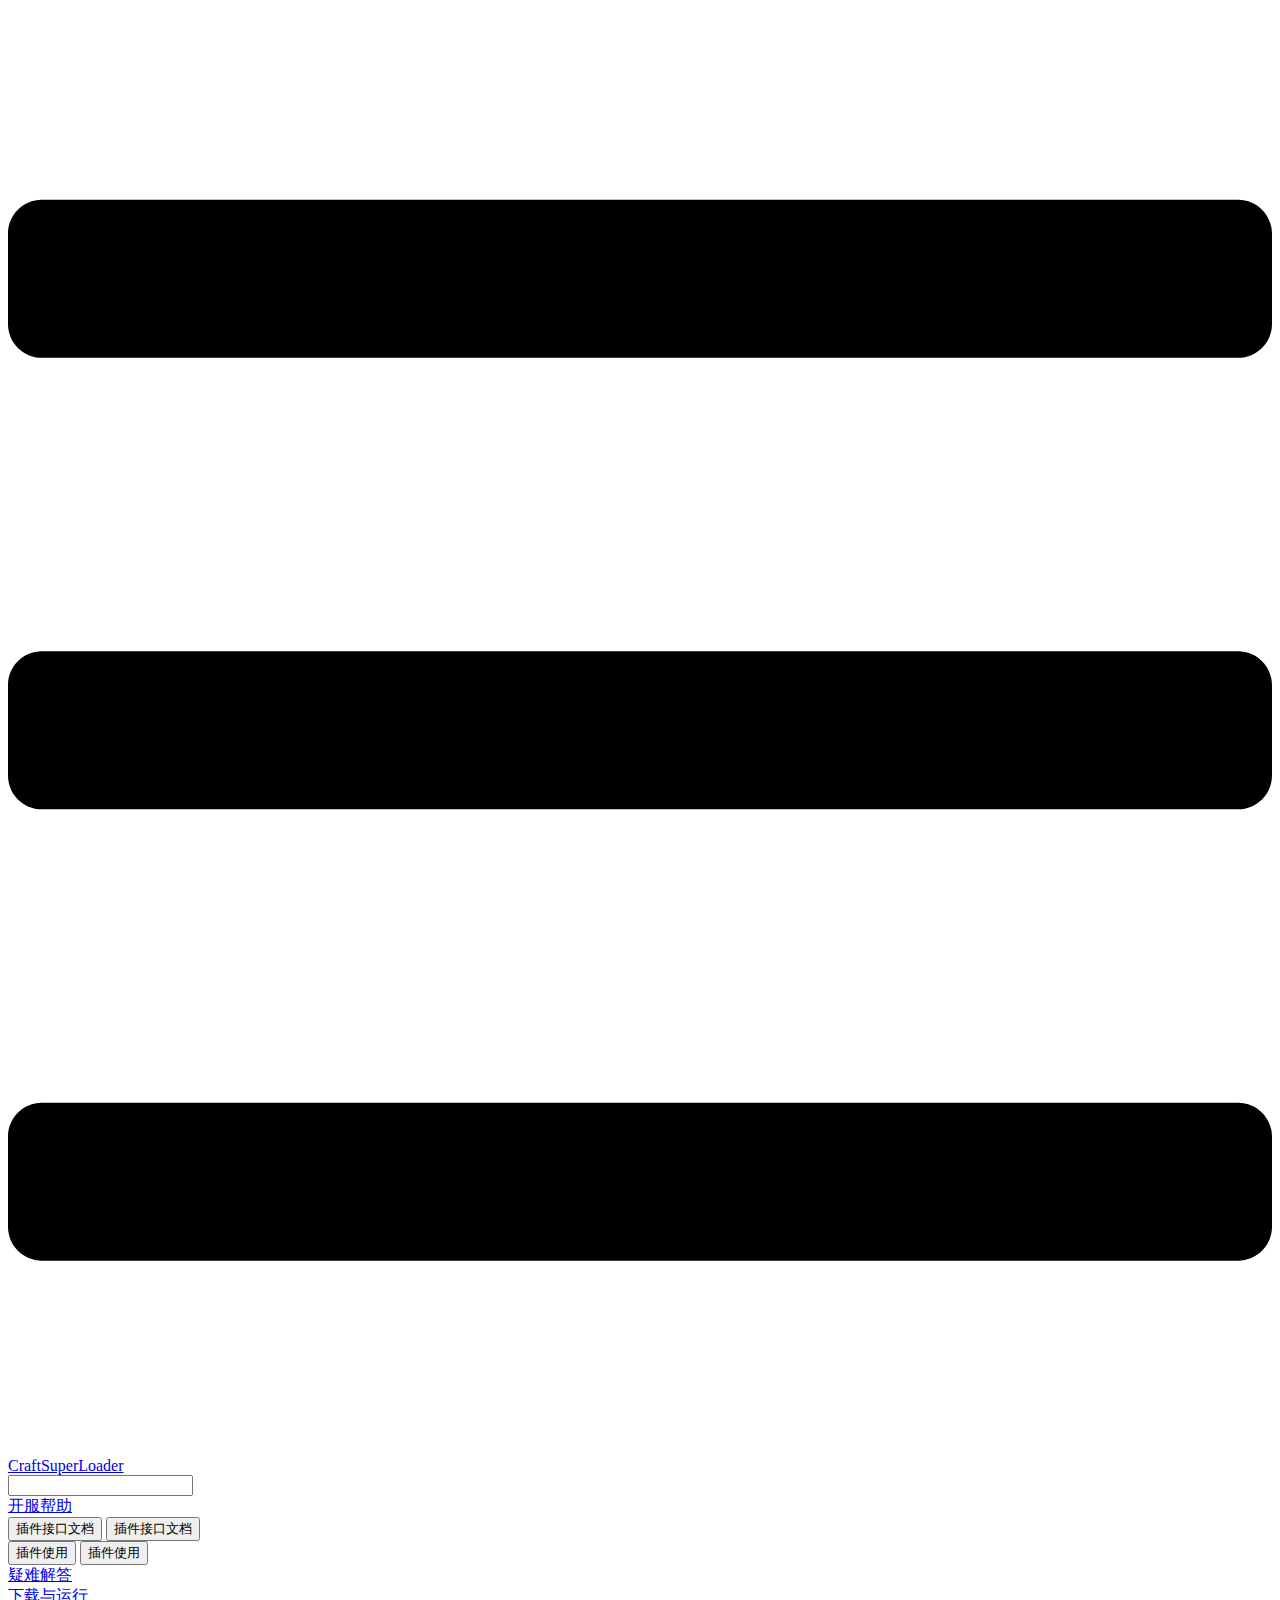
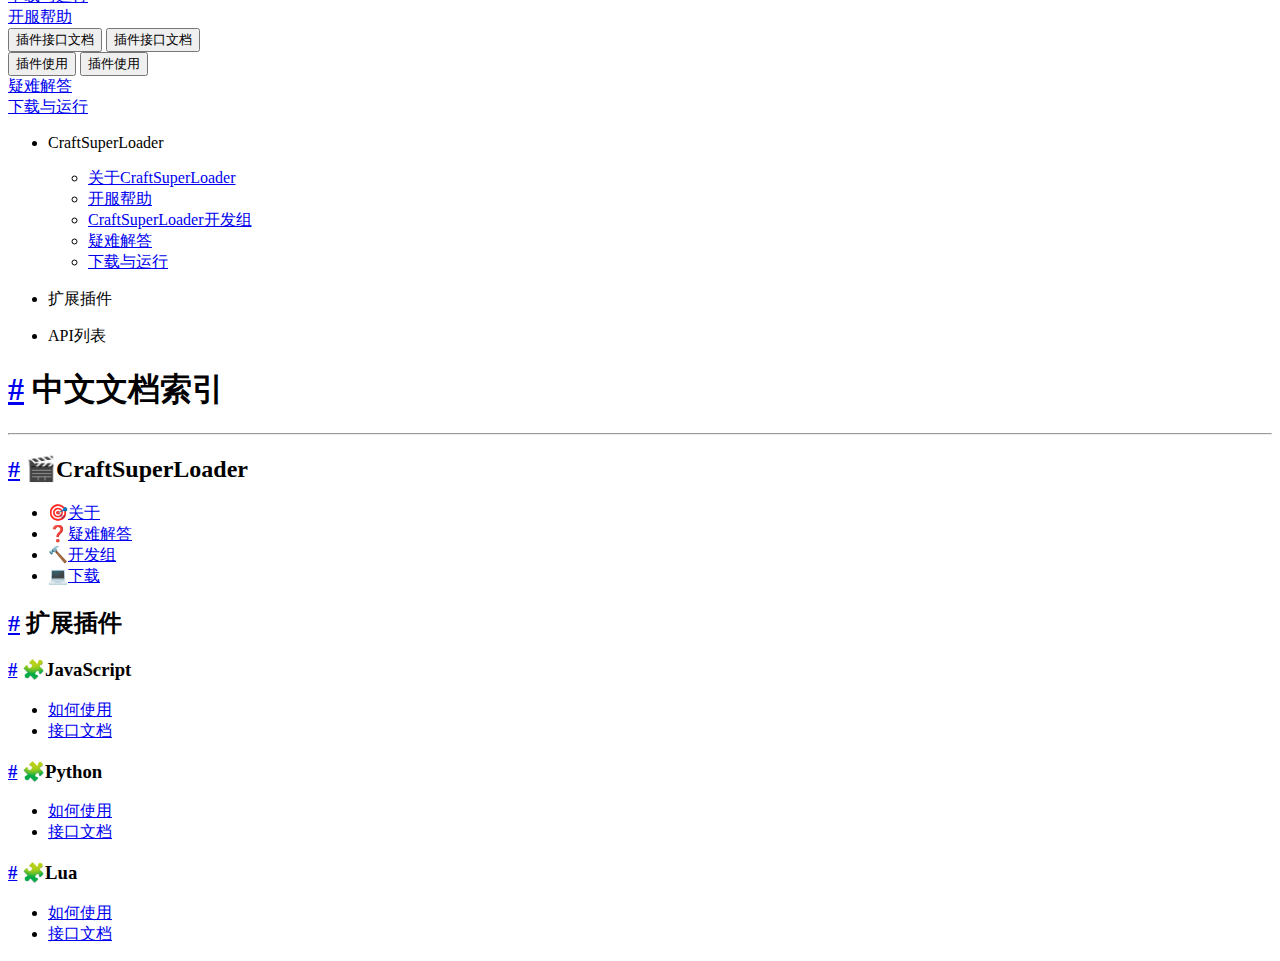
==== commit daeef8e8: "Add files via upload" ====
--- a/zh/index.html
+++ b/zh/index.html
@@ -5,50 +5,50 @@
     <meta name="viewport" content="width=device-width,initial-scale=1">
     <title>中文文档索引 | CraftSuperLoader</title>
     <meta name="generator" content="VuePress 1.9.10">
-    <link rel="icon" href="/logo.jpg">
+    <link rel="icon" href="/CSLDoclogo.jpg">
     <meta name="description" content="A CSL DOC">
     
-    <link rel="preload" href="/assets/css/0.styles.b32a618b.css" as="style"><link rel="preload" href="/assets/js/app.cbd4529a.js" as="script"><link rel="preload" href="/assets/js/2.14ccf4fa.js" as="script"><link rel="preload" href="/assets/js/1.dd7394f1.js" as="script"><link rel="preload" href="/assets/js/23.093a2197.js" as="script"><link rel="prefetch" href="/assets/js/10.82236af6.js"><link rel="prefetch" href="/assets/js/11.daf5d12b.js"><link rel="prefetch" href="/assets/js/12.ea899912.js"><link rel="prefetch" href="/assets/js/13.495e2b85.js"><link rel="prefetch" href="/assets/js/14.325dc613.js"><link rel="prefetch" href="/assets/js/15.02724f3d.js"><link rel="prefetch" href="/assets/js/16.df3c45d2.js"><link rel="prefetch" href="/assets/js/17.020c176a.js"><link rel="prefetch" href="/assets/js/18.0dd46555.js"><link rel="prefetch" href="/assets/js/19.ff21bf75.js"><link rel="prefetch" href="/assets/js/20.a39e3ab7.js"><link rel="prefetch" href="/assets/js/21.a1b81556.js"><link rel="prefetch" href="/assets/js/22.40e02006.js"><link rel="prefetch" href="/assets/js/24.6599b404.js"><link rel="prefetch" href="/assets/js/25.3982fc96.js"><link rel="prefetch" href="/assets/js/26.6d4437d1.js"><link rel="prefetch" href="/assets/js/27.8dc1d516.js"><link rel="prefetch" href="/assets/js/28.3b915714.js"><link rel="prefetch" href="/assets/js/29.886dbee4.js"><link rel="prefetch" href="/assets/js/3.322f97ff.js"><link rel="prefetch" href="/assets/js/30.5b6222e0.js"><link rel="prefetch" href="/assets/js/31.364a15a8.js"><link rel="prefetch" href="/assets/js/32.9ec1a8b7.js"><link rel="prefetch" href="/assets/js/33.412fb09c.js"><link rel="prefetch" href="/assets/js/34.d8b0b6bd.js"><link rel="prefetch" href="/assets/js/35.fa6b1490.js"><link rel="prefetch" href="/assets/js/4.c8b2f556.js"><link rel="prefetch" href="/assets/js/5.e40bd1e4.js"><link rel="prefetch" href="/assets/js/6.f70f1f1f.js"><link rel="prefetch" href="/assets/js/7.32c66ba7.js"><link rel="prefetch" href="/assets/js/vendors~docsearch.f8b3a0c2.js">
-    <link rel="stylesheet" href="/assets/css/0.styles.b32a618b.css">
+    <link rel="preload" href="/CSLDoc/assets/css/0.styles.11d0970b.css" as="style"><link rel="preload" href="/CSLDoc/assets/js/app.87c69bfc.js" as="script"><link rel="preload" href="/CSLDoc/assets/js/2.14ccf4fa.js" as="script"><link rel="preload" href="/CSLDoc/assets/js/1.dd7394f1.js" as="script"><link rel="preload" href="/CSLDoc/assets/js/23.093a2197.js" as="script"><link rel="prefetch" href="/CSLDoc/assets/js/10.82236af6.js"><link rel="prefetch" href="/CSLDoc/assets/js/11.daf5d12b.js"><link rel="prefetch" href="/CSLDoc/assets/js/12.ea899912.js"><link rel="prefetch" href="/CSLDoc/assets/js/13.495e2b85.js"><link rel="prefetch" href="/CSLDoc/assets/js/14.325dc613.js"><link rel="prefetch" href="/CSLDoc/assets/js/15.02724f3d.js"><link rel="prefetch" href="/CSLDoc/assets/js/16.df3c45d2.js"><link rel="prefetch" href="/CSLDoc/assets/js/17.020c176a.js"><link rel="prefetch" href="/CSLDoc/assets/js/18.0dd46555.js"><link rel="prefetch" href="/CSLDoc/assets/js/19.ff21bf75.js"><link rel="prefetch" href="/CSLDoc/assets/js/20.a39e3ab7.js"><link rel="prefetch" href="/CSLDoc/assets/js/21.a1b81556.js"><link rel="prefetch" href="/CSLDoc/assets/js/22.40e02006.js"><link rel="prefetch" href="/CSLDoc/assets/js/24.6599b404.js"><link rel="prefetch" href="/CSLDoc/assets/js/25.493b3c7c.js"><link rel="prefetch" href="/CSLDoc/assets/js/26.811bf2ff.js"><link rel="prefetch" href="/CSLDoc/assets/js/27.1f6d74cc.js"><link rel="prefetch" href="/CSLDoc/assets/js/28.328886aa.js"><link rel="prefetch" href="/CSLDoc/assets/js/29.2da28e09.js"><link rel="prefetch" href="/CSLDoc/assets/js/3.322f97ff.js"><link rel="prefetch" href="/CSLDoc/assets/js/30.60e3478a.js"><link rel="prefetch" href="/CSLDoc/assets/js/31.364a15a8.js"><link rel="prefetch" href="/CSLDoc/assets/js/32.c32de926.js"><link rel="prefetch" href="/CSLDoc/assets/js/33.a54ae846.js"><link rel="prefetch" href="/CSLDoc/assets/js/34.d8b0b6bd.js"><link rel="prefetch" href="/CSLDoc/assets/js/35.fa6b1490.js"><link rel="prefetch" href="/CSLDoc/assets/js/4.c8b2f556.js"><link rel="prefetch" href="/CSLDoc/assets/js/5.e40bd1e4.js"><link rel="prefetch" href="/CSLDoc/assets/js/6.f70f1f1f.js"><link rel="prefetch" href="/CSLDoc/assets/js/7.32c66ba7.js"><link rel="prefetch" href="/CSLDoc/assets/js/vendors~docsearch.f8b3a0c2.js">
+    <link rel="stylesheet" href="/CSLDoc/assets/css/0.styles.11d0970b.css">
   </head>
   <body>
-    <div id="app" data-server-rendered="true"><div class="theme-container"><header class="navbar"><div class="sidebar-button"><svg xmlns="http://www.w3.org/2000/svg" aria-hidden="true" role="img" viewBox="0 0 448 512" class="icon"><path fill="currentColor" d="M436 124H12c-6.627 0-12-5.373-12-12V80c0-6.627 5.373-12 12-12h424c6.627 0 12 5.373 12 12v32c0 6.627-5.373 12-12 12zm0 160H12c-6.627 0-12-5.373-12-12v-32c0-6.627 5.373-12 12-12h424c6.627 0 12 5.373 12 12v32c0 6.627-5.373 12-12 12zm0 160H12c-6.627 0-12-5.373-12-12v-32c0-6.627 5.373-12 12-12h424c6.627 0 12 5.373 12 12v32c0 6.627-5.373 12-12 12z"></path></svg></div> <a href="/" class="home-link router-link-active"><!----> <span class="site-name">CraftSuperLoader</span></a> <div class="links"><div class="search-box"><input aria-label="Search" autocomplete="off" spellcheck="false" value=""> <!----></div> <nav class="nav-links can-hide"><div class="nav-item"><a href="/zh/server/help.html" class="nav-link">
+    <div id="app" data-server-rendered="true"><div class="theme-container"><header class="navbar"><div class="sidebar-button"><svg xmlns="http://www.w3.org/2000/svg" aria-hidden="true" role="img" viewBox="0 0 448 512" class="icon"><path fill="currentColor" d="M436 124H12c-6.627 0-12-5.373-12-12V80c0-6.627 5.373-12 12-12h424c6.627 0 12 5.373 12 12v32c0 6.627-5.373 12-12 12zm0 160H12c-6.627 0-12-5.373-12-12v-32c0-6.627 5.373-12 12-12h424c6.627 0 12 5.373 12 12v32c0 6.627-5.373 12-12 12zm0 160H12c-6.627 0-12-5.373-12-12v-32c0-6.627 5.373-12 12-12h424c6.627 0 12 5.373 12 12v32c0 6.627-5.373 12-12 12z"></path></svg></div> <a href="/CSLDoc/" class="home-link router-link-active"><!----> <span class="site-name">CraftSuperLoader</span></a> <div class="links"><div class="search-box"><input aria-label="Search" autocomplete="off" spellcheck="false" value=""> <!----></div> <nav class="nav-links can-hide"><div class="nav-item"><a href="/CSLDoc/zh/server/help.html" class="nav-link">
   开服帮助
-</a></div><div class="nav-item"><div class="dropdown-wrapper"><button type="button" aria-label="插件接口文档" class="dropdown-title"><span class="title">插件接口文档</span> <span class="arrow down"></span></button> <button type="button" aria-label="插件接口文档" class="mobile-dropdown-title"><span class="title">插件接口文档</span> <span class="arrow right"></span></button> <ul class="nav-dropdown" style="display:none;"><li class="dropdown-item"><!----> <a href="/zh/plugin/jsapi.html" class="nav-link">
+</a></div><div class="nav-item"><div class="dropdown-wrapper"><button type="button" aria-label="插件接口文档" class="dropdown-title"><span class="title">插件接口文档</span> <span class="arrow down"></span></button> <button type="button" aria-label="插件接口文档" class="mobile-dropdown-title"><span class="title">插件接口文档</span> <span class="arrow right"></span></button> <ul class="nav-dropdown" style="display:none;"><li class="dropdown-item"><!----> <a href="/CSLDoc/zh/plugin/jsapi.html" class="nav-link">
   JavaScript
-</a></li><li class="dropdown-item"><!----> <a href="/zh/plugin/luaapi.html" class="nav-link">
+</a></li><li class="dropdown-item"><!----> <a href="/CSLDoc/zh/plugin/luaapi.html" class="nav-link">
   Lua
-</a></li><li class="dropdown-item"><!----> <a href="/zh/plugin/pythonapi.html" class="nav-link">
+</a></li><li class="dropdown-item"><!----> <a href="/CSLDoc/zh/plugin/pythonapi.html" class="nav-link">
   Python
-</a></li></ul></div></div><div class="nav-item"><div class="dropdown-wrapper"><button type="button" aria-label="插件使用" class="dropdown-title"><span class="title">插件使用</span> <span class="arrow down"></span></button> <button type="button" aria-label="插件使用" class="mobile-dropdown-title"><span class="title">插件使用</span> <span class="arrow right"></span></button> <ul class="nav-dropdown" style="display:none;"><li class="dropdown-item"><!----> <a href="/zh/plugin/jsuse.html" class="nav-link">
+</a></li></ul></div></div><div class="nav-item"><div class="dropdown-wrapper"><button type="button" aria-label="插件使用" class="dropdown-title"><span class="title">插件使用</span> <span class="arrow down"></span></button> <button type="button" aria-label="插件使用" class="mobile-dropdown-title"><span class="title">插件使用</span> <span class="arrow right"></span></button> <ul class="nav-dropdown" style="display:none;"><li class="dropdown-item"><!----> <a href="/CSLDoc/zh/plugin/jsuse.html" class="nav-link">
   JavaScript
-</a></li><li class="dropdown-item"><!----> <a href="/zh/plugin/luause.html" class="nav-link">
+</a></li><li class="dropdown-item"><!----> <a href="/CSLDoc/zh/plugin/luause.html" class="nav-link">
   Lua
-</a></li><li class="dropdown-item"><!----> <a href="/zh/plugin/pythonuse.html" class="nav-link">
+</a></li><li class="dropdown-item"><!----> <a href="/CSLDoc/zh/plugin/pythonuse.html" class="nav-link">
   Python
-</a></li></ul></div></div><div class="nav-item"><a href="/zh/server/exception.html" class="nav-link">
+</a></li></ul></div></div><div class="nav-item"><a href="/CSLDoc/zh/server/exception.html" class="nav-link">
   疑难解答
-</a></div><div class="nav-item"><a href="/zh/server/download.html" class="nav-link">
+</a></div><div class="nav-item"><a href="/CSLDoc/zh/server/download.html" class="nav-link">
   下载与运行
-</a></div> <!----></nav></div></header> <div class="sidebar-mask"></div> <aside class="sidebar"><nav class="nav-links"><div class="nav-item"><a href="/zh/server/help.html" class="nav-link">
+</a></div> <!----></nav></div></header> <div class="sidebar-mask"></div> <aside class="sidebar"><nav class="nav-links"><div class="nav-item"><a href="/CSLDoc/zh/server/help.html" class="nav-link">
   开服帮助
-</a></div><div class="nav-item"><div class="dropdown-wrapper"><button type="button" aria-label="插件接口文档" class="dropdown-title"><span class="title">插件接口文档</span> <span class="arrow down"></span></button> <button type="button" aria-label="插件接口文档" class="mobile-dropdown-title"><span class="title">插件接口文档</span> <span class="arrow right"></span></button> <ul class="nav-dropdown" style="display:none;"><li class="dropdown-item"><!----> <a href="/zh/plugin/jsapi.html" class="nav-link">
+</a></div><div class="nav-item"><div class="dropdown-wrapper"><button type="button" aria-label="插件接口文档" class="dropdown-title"><span class="title">插件接口文档</span> <span class="arrow down"></span></button> <button type="button" aria-label="插件接口文档" class="mobile-dropdown-title"><span class="title">插件接口文档</span> <span class="arrow right"></span></button> <ul class="nav-dropdown" style="display:none;"><li class="dropdown-item"><!----> <a href="/CSLDoc/zh/plugin/jsapi.html" class="nav-link">
   JavaScript
-</a></li><li class="dropdown-item"><!----> <a href="/zh/plugin/luaapi.html" class="nav-link">
+</a></li><li class="dropdown-item"><!----> <a href="/CSLDoc/zh/plugin/luaapi.html" class="nav-link">
   Lua
-</a></li><li class="dropdown-item"><!----> <a href="/zh/plugin/pythonapi.html" class="nav-link">
+</a></li><li class="dropdown-item"><!----> <a href="/CSLDoc/zh/plugin/pythonapi.html" class="nav-link">
   Python
-</a></li></ul></div></div><div class="nav-item"><div class="dropdown-wrapper"><button type="button" aria-label="插件使用" class="dropdown-title"><span class="title">插件使用</span> <span class="arrow down"></span></button> <button type="button" aria-label="插件使用" class="mobile-dropdown-title"><span class="title">插件使用</span> <span class="arrow right"></span></button> <ul class="nav-dropdown" style="display:none;"><li class="dropdown-item"><!----> <a href="/zh/plugin/jsuse.html" class="nav-link">
+</a></li></ul></div></div><div class="nav-item"><div class="dropdown-wrapper"><button type="button" aria-label="插件使用" class="dropdown-title"><span class="title">插件使用</span> <span class="arrow down"></span></button> <button type="button" aria-label="插件使用" class="mobile-dropdown-title"><span class="title">插件使用</span> <span class="arrow right"></span></button> <ul class="nav-dropdown" style="display:none;"><li class="dropdown-item"><!----> <a href="/CSLDoc/zh/plugin/jsuse.html" class="nav-link">
   JavaScript
-</a></li><li class="dropdown-item"><!----> <a href="/zh/plugin/luause.html" class="nav-link">
+</a></li><li class="dropdown-item"><!----> <a href="/CSLDoc/zh/plugin/luause.html" class="nav-link">
   Lua
-</a></li><li class="dropdown-item"><!----> <a href="/zh/plugin/pythonuse.html" class="nav-link">
+</a></li><li class="dropdown-item"><!----> <a href="/CSLDoc/zh/plugin/pythonuse.html" class="nav-link">
   Python
-</a></li></ul></div></div><div class="nav-item"><a href="/zh/server/exception.html" class="nav-link">
+</a></li></ul></div></div><div class="nav-item"><a href="/CSLDoc/zh/server/exception.html" class="nav-link">
   疑难解答
-</a></div><div class="nav-item"><a href="/zh/server/download.html" class="nav-link">
+</a></div><div class="nav-item"><a href="/CSLDoc/zh/server/download.html" class="nav-link">
   下载与运行
-</a></div> <!----></nav>  <ul class="sidebar-links"><li><section class="sidebar-group collapsable depth-0"><p class="sidebar-heading open"><span>CraftSuperLoader</span> <span class="arrow down"></span></p> <ul class="sidebar-links sidebar-group-items"><li><a href="/zh/server/" class="sidebar-link">关于CraftSuperLoader</a></li><li><a href="/zh/server/help.html" class="sidebar-link">开服帮助</a></li><li><a href="/zh/server/team.html" class="sidebar-link">CraftSuperLoader开发组</a></li><li><a href="/zh/server/exception.html" class="sidebar-link">疑难解答</a></li><li><a href="/zh/server/download.html" class="sidebar-link">下载与运行</a></li></ul></section></li><li><section class="sidebar-group collapsable depth-0"><p class="sidebar-heading"><span>扩展插件</span> <span class="arrow right"></span></p> <!----></section></li><li><section class="sidebar-group collapsable depth-0"><p class="sidebar-heading"><span>API列表</span> <span class="arrow right"></span></p> <!----></section></li></ul> </aside> <main class="page"> <div class="theme-default-content content__default"><h1 id="中文文档索引"><a href="#中文文档索引" class="header-anchor">#</a> 中文文档索引</h1> <hr> <h2 id="🎬craftsuperloader"><a href="#🎬craftsuperloader" class="header-anchor">#</a> 🎬CraftSuperLoader</h2> <ul><li>🎯<a href="/zh/server/">关于</a></li> <li>❓<a href="/zh/server/exception">疑难解答</a></li> <li>🔨<a href="/zh/server/team">开发组</a></li> <li>💻<a href="/zh/server/download">下载</a></li></ul> <h2 id="扩展插件"><a href="#扩展插件" class="header-anchor">#</a> 扩展插件</h2> <h3 id="🧩javascript"><a href="#🧩javascript" class="header-anchor">#</a> 🧩JavaScript</h3> <ul><li><a href="/zh/plugin/jsuse">如何使用</a></li> <li><a href="/zh/plugin/jsapi">接口文档</a></li></ul> <h3 id="🧩python"><a href="#🧩python" class="header-anchor">#</a> 🧩Python</h3> <ul><li><a href="/zh/plugin/pythonuse">如何使用</a></li> <li><a href="/zh/plugin/pythonapi">接口文档</a></li></ul> <h3 id="🧩lua"><a href="#🧩lua" class="header-anchor">#</a> 🧩Lua</h3> <ul><li><a href="/zh/plugin/luause">如何使用</a></li> <li><a href="/zh/plugin/luaapi">接口文档</a></li></ul></div> <footer class="page-edit"><!----> <!----></footer> <!----> </main></div><div class="global-ui"></div></div>
-    <script src="/assets/js/app.cbd4529a.js" defer></script><script src="/assets/js/2.14ccf4fa.js" defer></script><script src="/assets/js/1.dd7394f1.js" defer></script><script src="/assets/js/23.093a2197.js" defer></script>
+</a></div> <!----></nav>  <ul class="sidebar-links"><li><section class="sidebar-group collapsable depth-0"><p class="sidebar-heading open"><span>CraftSuperLoader</span> <span class="arrow down"></span></p> <ul class="sidebar-links sidebar-group-items"><li><a href="/CSLDoc/zh/server/" class="sidebar-link">关于CraftSuperLoader</a></li><li><a href="/CSLDoc/zh/server/help.html" class="sidebar-link">开服帮助</a></li><li><a href="/CSLDoc/zh/server/team.html" class="sidebar-link">CraftSuperLoader开发组</a></li><li><a href="/CSLDoc/zh/server/exception.html" class="sidebar-link">疑难解答</a></li><li><a href="/CSLDoc/zh/server/download.html" class="sidebar-link">下载与运行</a></li></ul></section></li><li><section class="sidebar-group collapsable depth-0"><p class="sidebar-heading"><span>扩展插件</span> <span class="arrow right"></span></p> <!----></section></li><li><section class="sidebar-group collapsable depth-0"><p class="sidebar-heading"><span>API列表</span> <span class="arrow right"></span></p> <!----></section></li></ul> </aside> <main class="page"> <div class="theme-default-content content__default"><h1 id="中文文档索引"><a href="#中文文档索引" class="header-anchor">#</a> 中文文档索引</h1> <hr> <h2 id="🎬craftsuperloader"><a href="#🎬craftsuperloader" class="header-anchor">#</a> 🎬CraftSuperLoader</h2> <ul><li>🎯<a href="/CSLDoc/zh/server/">关于</a></li> <li>❓<a href="/zh/server/exception">疑难解答</a></li> <li>🔨<a href="/zh/server/team">开发组</a></li> <li>💻<a href="/zh/server/download">下载</a></li></ul> <h2 id="扩展插件"><a href="#扩展插件" class="header-anchor">#</a> 扩展插件</h2> <h3 id="🧩javascript"><a href="#🧩javascript" class="header-anchor">#</a> 🧩JavaScript</h3> <ul><li><a href="/zh/plugin/jsuse">如何使用</a></li> <li><a href="/zh/plugin/jsapi">接口文档</a></li></ul> <h3 id="🧩python"><a href="#🧩python" class="header-anchor">#</a> 🧩Python</h3> <ul><li><a href="/zh/plugin/pythonuse">如何使用</a></li> <li><a href="/zh/plugin/pythonapi">接口文档</a></li></ul> <h3 id="🧩lua"><a href="#🧩lua" class="header-anchor">#</a> 🧩Lua</h3> <ul><li><a href="/zh/plugin/luause">如何使用</a></li> <li><a href="/zh/plugin/luaapi">接口文档</a></li></ul></div> <footer class="page-edit"><!----> <!----></footer> <!----> </main></div><div class="global-ui"></div></div>
+    <script src="/CSLDoc/assets/js/app.87c69bfc.js" defer></script><script src="/CSLDoc/assets/js/2.14ccf4fa.js" defer></script><script src="/CSLDoc/assets/js/1.dd7394f1.js" defer></script><script src="/CSLDoc/assets/js/23.093a2197.js" defer></script>
   </body>
 </html>
